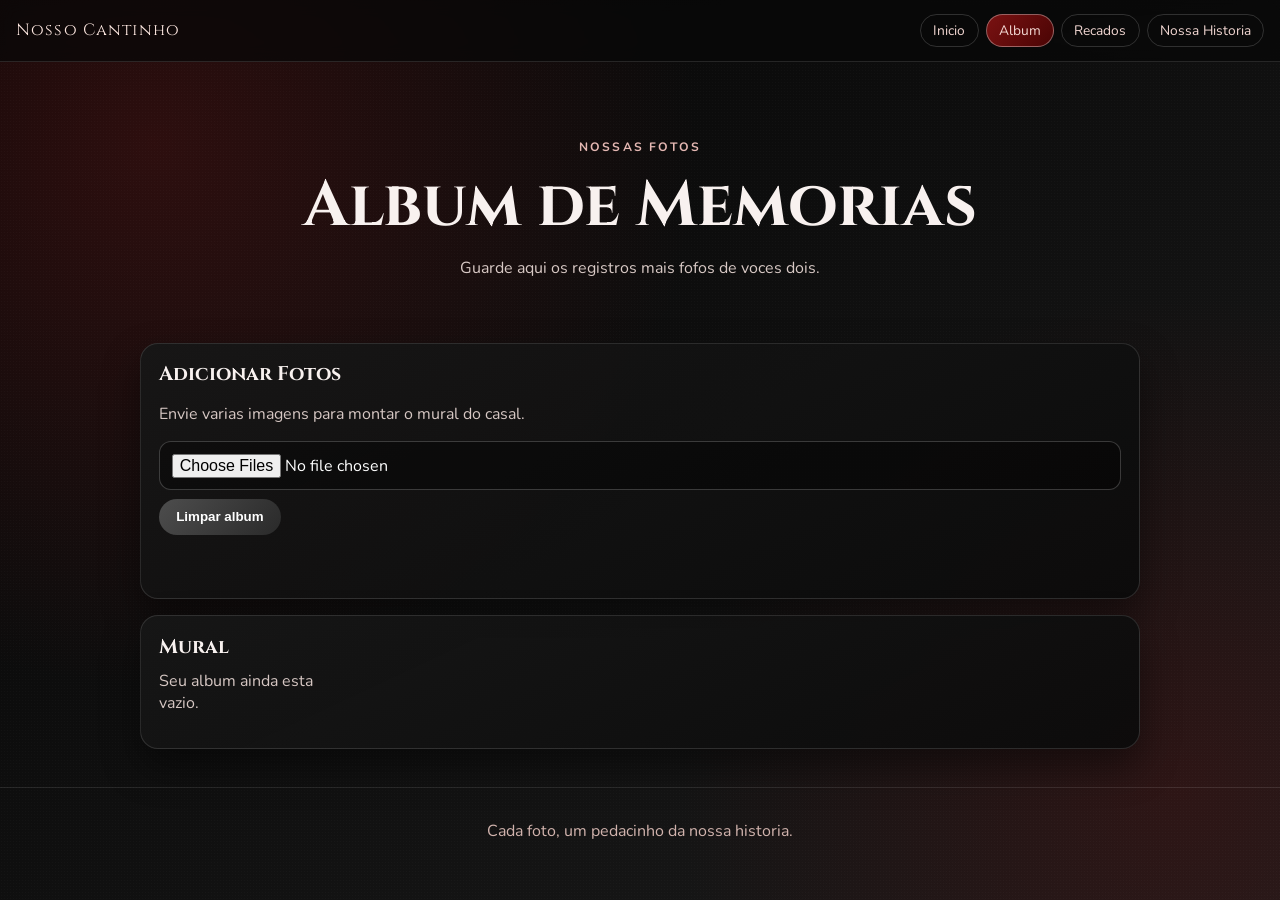
==== album.html @ fa8760cc "Initial romantic gift site" ====
<!DOCTYPE html>
<html lang="pt-BR">
<head>
  <meta charset="UTF-8" />
  <meta name="viewport" content="width=device-width, initial-scale=1.0" />
  <title>Album | Nosso Cantinho</title>
  <link rel="preconnect" href="https://fonts.googleapis.com" />
  <link rel="preconnect" href="https://fonts.gstatic.com" crossorigin />
  <link href="https://fonts.googleapis.com/css2?family=Cinzel:wght@600;700&family=Nunito:wght@400;600;700&display=swap" rel="stylesheet" />
  <link rel="stylesheet" href="styles.css" />
</head>
<body>
  <div class="grain"></div>

  <header class="topbar">
    <a class="brand" href="index.html">Nosso Cantinho</a>
    <nav class="menu">
      <a href="index.html">Inicio</a>
      <a class="active" href="album.html">Album</a>
      <a href="recados.html">Recados</a>
      <a href="historia.html">Nossa Historia</a>
    </nav>
  </header>

  <section class="hero">
    <p class="hero-kicker">Nossas Fotos</p>
    <h1>Album de Memorias</h1>
    <p class="hero-sub">Guarde aqui os registros mais fofos de voces dois.</p>
  </section>

  <main class="section-shell">
    <section class="card cinematic">
      <h2>Adicionar Fotos</h2>
      <p>Envie varias imagens para montar o mural do casal.</p>
      <div class="row">
        <input id="photoInput" type="file" accept="image/*" multiple />
        <button id="clearAlbumBtn" class="secondary" type="button">Limpar album</button>
      </div>
      <p id="albumFeedback" class="feedback"></p>
    </section>

    <section class="card cinematic">
      <h2>Mural</h2>
      <div id="albumGrid" class="album-grid"></div>
    </section>
  </main>

  <footer class="footer">
    <p>Cada foto, um pedacinho da nossa historia.</p>
  </footer>

  <script src="album.js"></script>
</body>
</html>
---- styles.css ----
:root {
  --wine: #4a0404;
  --wine-2: #6a0d0d;
  --wine-3: #8d1f1f;
  --black: #0b0b0b;
  --card: #151515;
  --gray: #262626;
  --text: #f8f1ef;
  --muted: #d8c9c5;
  --shadow: 0 18px 38px rgba(0, 0, 0, 0.45);
}

* {
  box-sizing: border-box;
}

html,
body {
  margin: 0;
  padding: 0;
}

body {
  color: var(--text);
  font-family: "Nunito", sans-serif;
  background:
    radial-gradient(circle at 12% 16%, rgba(141, 31, 31, 0.28), transparent 40%),
    radial-gradient(circle at 92% 88%, rgba(106, 13, 13, 0.26), transparent 35%),
    linear-gradient(145deg, #060606 0%, #0d0d0d 40%, #1b1b1b 100%);
  min-height: 100vh;
  overflow-x: hidden;
}

.grain {
  position: fixed;
  inset: 0;
  pointer-events: none;
  opacity: 0.12;
  background-image: radial-gradient(circle, rgba(255, 255, 255, 0.2) 1px, transparent 1px);
  background-size: 3px 3px;
}

.topbar {
  position: sticky;
  top: 0;
  z-index: 20;
  backdrop-filter: blur(8px);
  background: rgba(8, 8, 8, 0.72);
  border-bottom: 1px solid rgba(255, 255, 255, 0.12);
  display: flex;
  justify-content: space-between;
  align-items: center;
  padding: 0.85rem 1rem;
}

.brand {
  color: #ffe9e2;
  text-decoration: none;
  font-family: "Cinzel", serif;
  font-size: 1.02rem;
  letter-spacing: 0.07em;
}

.menu {
  display: flex;
  gap: 0.45rem;
  flex-wrap: wrap;
  justify-content: flex-end;
}

.menu a {
  color: #f2d7d2;
  text-decoration: none;
  border: 1px solid rgba(255, 255, 255, 0.16);
  padding: 0.4rem 0.76rem;
  border-radius: 999px;
  font-size: 0.86rem;
}

.menu a.active,
.menu a:hover {
  background: linear-gradient(130deg, #7a1212, #4a0404);
  border-color: rgba(255, 255, 255, 0.35);
}

.hero {
  text-align: center;
  padding: 4.8rem 1rem 2.8rem;
  position: relative;
  z-index: 1;
}

.friendly::before,
.friendly::after {
  content: "";
  position: absolute;
  width: 160px;
  height: 160px;
  border-radius: 50%;
  filter: blur(34px);
  z-index: -1;
}

.friendly::before {
  left: 10%;
  top: 30px;
  background: rgba(162, 54, 54, 0.3);
}

.friendly::after {
  right: 10%;
  top: 18px;
  background: rgba(208, 121, 121, 0.15);
}

.hero-kicker {
  margin: 0;
  color: #e5b8b3;
  text-transform: uppercase;
  letter-spacing: 0.18em;
  font-weight: 700;
  font-size: 0.76rem;
}

.hero h1 {
  margin: 0.5rem 0;
  font-family: "Cinzel", serif;
  font-size: clamp(2.1rem, 5.5vw, 4rem);
}

.hero-sub {
  margin: 0 auto;
  max-width: 760px;
  color: var(--muted);
}

.hero-couple {
  margin: 0.75rem 0 1.3rem;
  color: #f4cecb;
}

.layout {
  width: min(1180px, 95%);
  margin: 0 auto;
  display: grid;
  grid-template-columns: repeat(auto-fit, minmax(320px, 1fr));
  gap: 1.1rem;
  padding-bottom: 2.8rem;
}

.card {
  background: linear-gradient(155deg, rgba(23, 23, 23, 0.95), rgba(11, 11, 11, 0.93));
  border: 1px solid rgba(255, 255, 255, 0.12);
  border-radius: 18px;
  box-shadow: var(--shadow);
  padding: 1.1rem;
}

.card h2 {
  margin: 0;
  font-family: "Cinzel", serif;
  font-size: 1.24rem;
}

.card p {
  color: #d6c7c3;
}

.varal-card {
  grid-column: 1 / -1;
}

.polaroid-row {
  position: relative;
  display: grid;
  grid-template-columns: repeat(auto-fit, minmax(180px, 1fr));
  gap: 1rem;
  margin-top: 0.9rem;
  padding-top: 1.3rem;
}

.polaroid-row::before {
  content: "";
  position: absolute;
  left: 2%;
  right: 2%;
  top: 10px;
  height: 3px;
  border-radius: 999px;
  background: linear-gradient(90deg, #8a5555, #c29a94 50%, #8a5555);
}

.polaroid-frame {
  position: relative;
  background: #f7f2ef;
  border-radius: 8px;
  padding: 0.55rem 0.55rem 0.8rem;
  box-shadow: 0 10px 24px rgba(0, 0, 0, 0.36);
  transform: rotate(-2deg);
  transition: transform 0.3s ease, box-shadow 0.3s ease;
}

.polaroid-frame:nth-child(2) {
  transform: rotate(2deg);
}

.polaroid-frame:nth-child(3) {
  transform: rotate(-1deg);
}

.polaroid-frame:hover {
  transform: rotate(6deg) translateY(-3px);
  box-shadow: 0 14px 28px rgba(0, 0, 0, 0.42);
}

.clip {
  position: absolute;
  top: -11px;
  left: 50%;
  transform: translateX(-50%);
  width: 28px;
  height: 16px;
  border-radius: 4px;
  background: linear-gradient(160deg, #e8d6d0, #a58f89);
  box-shadow: 0 2px 6px rgba(0, 0, 0, 0.35);
}

.polaroid-frame img {
  width: 100%;
  aspect-ratio: 1 / 1;
  object-fit: cover;
  border-radius: 4px;
  border: 1px solid rgba(0, 0, 0, 0.15);
  background: #e7ddda;
  display: block;
}

.polaroid-upload {
  display: inline-block;
  margin-top: 0.55rem;
  width: 100%;
  text-align: center;
  border-radius: 999px;
  padding: 0.42rem 0.7rem;
  cursor: pointer;
  color: #fff;
  font-size: 0.82rem;
  font-weight: 700;
  background: linear-gradient(130deg, #8c1a1a, #4a0404);
}

.cinematic {
  opacity: 0;
  transform: translateY(18px);
  transition: opacity 0.7s ease, transform 0.7s ease;
}

.cinematic.is-visible {
  opacity: 1;
  transform: translateY(0);
}

.cta,
button {
  border: none;
  background: linear-gradient(130deg, #8c1a1a, #4a0404 58%, #2f0303);
  color: #fff;
  border-radius: 999px;
  padding: 0.68rem 1.1rem;
  cursor: pointer;
  font-weight: 700;
  text-decoration: none;
}

button.secondary {
  background: linear-gradient(130deg, #4d4d4d, #2a2a2a);
}

.cta:hover,
button:hover {
  transform: translateY(-1px);
  box-shadow: 0 8px 20px rgba(74, 4, 4, 0.38);
}

input,
textarea,
select {
  width: 100%;
  background: rgba(0, 0, 0, 0.35);
  border: 1px solid rgba(255, 255, 255, 0.2);
  border-radius: 12px;
  color: #fff;
  padding: 0.7rem 0.76rem;
  font: inherit;
}

input:focus,
textarea:focus,
select:focus {
  outline: none;
  border-color: #c15151;
  box-shadow: 0 0 0 3px rgba(193, 81, 81, 0.2);
}

.row {
  display: flex;
  gap: 0.55rem;
  flex-wrap: wrap;
  align-items: center;
}

.feedback {
  min-height: 1.2rem;
  margin-top: 0.65rem;
}

.note-form {
  display: grid;
  gap: 0.55rem;
}

.turntable {
  margin: 1.35rem auto 0.8rem;
  width: min(350px, 100%);
  position: relative;
}

.retro-card,
.jackpot-card {
  background: linear-gradient(165deg, #e3d6c2, #d5c5ad);
  border: 1px solid #bca488;
  color: #4e3f36;
  box-shadow: 0 8px 24px rgba(46, 33, 25, 0.18);
}

.retro-card h2,
.jackpot-card h2 {
  color: #473a33;
  text-align: center;
  font-family: "Nunito", sans-serif;
  font-weight: 800;
  font-size: 1.72rem;
}

.retro-card p,
.jackpot-card p {
  color: #6f6256;
  text-align: center;
  margin-top: 0.4rem;
}

.card-chip {
  display: inline-flex;
  align-items: center;
  justify-content: center;
  border-radius: 999px;
  background: #f2ebe2;
  color: #bb6052;
  font-weight: 800;
  font-size: 0.86rem;
  letter-spacing: 0.08em;
  padding: 0.4rem 0.9rem;
  float: right;
}

.retro-switch {
  margin: 1rem auto 0.8rem;
  width: min(336px, 100%);
  display: grid;
  grid-template-columns: 1fr 1fr;
  background: #efe6da;
  border-radius: 18px;
  border: 1px solid #d8c8b3;
  padding: 0.38rem;
  gap: 0.4rem;
}

.retro-switch-btn {
  border-radius: 14px;
  border: 0;
  padding: 0.7rem 0.55rem;
  font-size: 0.9rem;
  font-weight: 800;
  letter-spacing: 0.02em;
  background: transparent;
  color: #ab9a89;
}

.retro-switch-btn.active {
  background: linear-gradient(130deg, #d78f80, #ca7d6e);
  color: #fff7f5;
}

.turntable-lid {
  position: absolute;
  left: 50%;
  transform: translateX(-50%) rotate(2deg);
  top: -46px;
  width: 246px;
  height: 80px;
  border: 10px solid #e83a3a;
  border-bottom: 0;
  border-radius: 3px;
  background: #f2efe9;
  display: flex;
  justify-content: center;
  align-items: flex-end;
  padding-bottom: 0.6rem;
  z-index: 1;
}

.turntable-lid::after {
  content: "♫";
  position: absolute;
  right: 6px;
  top: -20px;
  color: #161616;
  font-size: 1.45rem;
}

.turntable-lid span {
  letter-spacing: 0.4em;
  text-indent: 0.4em;
  color: #bf5f54;
  font-family: "Cinzel", serif;
  font-size: 1.7rem;
  font-weight: 700;
  opacity: 0.9;
}

.deck {
  height: 126px;
  border: 0;
  border-radius: 8px;
  position: relative;
  background: #eb3131;
  margin-top: 92px;
  overflow: visible;
  box-shadow: 0 3px 0 rgba(0, 0, 0, 0.2);
}

.deck-top {
  position: absolute;
  left: 14px;
  right: 14px;
  top: 10px;
  height: 70px;
  border-radius: 10px;
  background: #101010;
}

.deck::before,
.deck::after {
  content: "";
  position: absolute;
  top: -8px;
  width: 11px;
  height: 11px;
  border-radius: 50%;
  background: #d7dce0;
  box-shadow: 0 1px 2px rgba(0, 0, 0, 0.3);
}

.deck::before {
  left: 4px;
  top: 118px;
  box-shadow: 0 0 0 #eceff1;
}

.deck::after {
  right: 4px;
  top: 118px;
  box-shadow: 0 0 0 #eceff1;
}

.vinyl {
  position: absolute;
  width: 198px;
  height: 92px;
  left: 10px;
  top: 20px;
  transform: perspective(500px) rotateX(62deg);
  border-radius: 50%;
  background:
    radial-gradient(circle at center, #323232 0 18%, #141414 20% 100%),
    repeating-radial-gradient(circle at center, rgba(255, 255, 255, 0.2) 0 1px, transparent 1px 7px);
  z-index: 2;
}

.vinyl-center {
  position: absolute;
  inset: 0;
  margin: auto;
  width: 48px;
  height: 48px;
  border-radius: 50%;
  border: 5px solid #f7f0ea;
  background: #ca6d60;
}

.vinyl-center::after {
  content: "";
  position: absolute;
  inset: 0;
  margin: auto;
  width: 6px;
  height: 6px;
  border-radius: 50%;
  background: #3b2523;
}

.vinyl.spinning {
  animation: spinVinyl 1.8s linear infinite;
}

.tonearm {
  position: absolute;
  right: 26px;
  top: 34px;
  width: 92px;
  height: 7px;
  border-radius: 999px;
  background: linear-gradient(90deg, #bfbfbf, #8f8f8f);
  transform-origin: 100% 50%;
  transform: rotate(28deg);
  transition: transform 0.35s ease;
  z-index: 3;
}

.tonearm::after {
  content: "";
  position: absolute;
  right: -8px;
  top: -6px;
  width: 22px;
  height: 22px;
  border-radius: 6px;
  background: #262626;
}

.tonearm::before {
  content: "";
  position: absolute;
  left: -14px;
  top: 1px;
  width: 14px;
  height: 5px;
  border-radius: 6px;
  background: #b6b6b6;
}

.tonearm.active {
  transform: rotate(12deg);
}

.turntable-front {
  position: absolute;
  left: 50%;
  bottom: 10px;
  transform: translateX(-50%);
  width: 90%;
  display: flex;
  align-items: center;
  justify-content: space-between;
  z-index: 4;
}

.speaker {
  width: 52px;
  height: 24px;
  border-radius: 4px;
  background: #2c2c2c;
}

.latch-group {
  display: flex;
  align-items: center;
  gap: 7px;
}

.latch,
.switcher {
  width: 28px;
  height: 18px;
  border-radius: 2px;
  background: #d9d9d9;
  border: 1px solid #9fa2a4;
}

.latch::before {
  content: "";
  display: block;
  width: 7px;
  height: 7px;
  margin: 4px auto 0;
  border-radius: 50%;
  background: #9ea3a7;
}

.switcher {
  width: 18px;
  height: 24px;
}

.switcher::before {
  content: "";
  display: block;
  width: 6px;
  height: 14px;
  border-radius: 2px;
  margin: 4px auto 0;
  background: #dfe4e8;
}

.handle {
  position: absolute;
  left: 50%;
  transform: translateX(-50%);
  bottom: -18px;
  width: 56px;
  height: 20px;
  border-radius: 0 0 8px 8px;
  background: #efede9;
  z-index: 2;
}

.turntable::after {
  display: none;
}

.retro-play {
  display: block;
  width: min(350px, 100%);
  margin: 1.1rem auto 0;
  border-radius: 18px;
  border: 2px solid #d2c0ac;
  background: #f2ede6;
  color: #4f4138;
  font-size: 0.94rem;
  letter-spacing: 0.12em;
}

.player-controls.compact {
  display: none;
}

.embed-shell {
  margin-top: 0.7rem;
  border: 1px solid rgba(255, 255, 255, 0.14);
  border-radius: 12px;
  overflow: hidden;
}

.embed-shell iframe {
  width: 100%;
  min-height: 270px;
  border: 0;
}

.mailbox-wrap {
  min-height: 350px;
  position: relative;
  overflow: hidden;
}

.mailbox-svg {
  display: block;
  width: 220px;
  margin: 0 auto;
  overflow: visible;
}

.mailbox-flag-group {
  transform-origin: 130px 115px;
  transition: transform 0.45s ease;
}

.mailbox-flag-group.raised {
  transform: rotate(-90deg);
}

.mail-flag {
  position: absolute;
  right: -16px;
  top: 28px;
  width: 7px;
  height: 98px;
  background: #fff;
}

.mail-flag::before {
  content: "";
  position: absolute;
  width: 23px;
  height: 16px;
  top: -15px;
  left: -8px;
  background: #cf2a2a;
  clip-path: polygon(0 0, 100% 12%, 100% 90%, 0 100%, 25% 50%);
}

.mail-heart {
  position: absolute;
  width: 40px;
  height: 35px;
  top: 110px;
  left: 50%;
  transform: translateX(-50%) rotate(-45deg);
  background: #d63b3b;
}

.mail-heart::before,
.mail-heart::after {
  content: "";
  position: absolute;
  width: 40px;
  height: 35px;
  border-radius: 50%;
  background: #d63b3b;
}

.mail-heart::before {
  top: -18px;
}

.mail-heart::after {
  left: 18px;
}

.mail-letter {
  position: absolute;
  left: 50%;
  top: 146px;
  transform: translateX(-50%) translateY(92px);
  width: 190px;
  padding: 0.75rem;
  border-radius: 11px;
  border: 2px solid #dcb8b2;
  background: #f6efeb;
  color: #2e0b0b;
  opacity: 0;
  pointer-events: none;
  transition: transform 0.45s cubic-bezier(0.25, 0.8, 0.25, 1), opacity 0.45s ease;
}

.mail-letter.show {
  opacity: 1;
  transform: translateX(-50%) translateY(0);
  pointer-events: auto;
}

.ticket-machine {
  width: 300px;
  height: 346px;
  margin: 1rem auto 0.6rem;
  position: relative;
  border-radius: 46px 46px 22px 22px;
  border: 6px solid #c9af8b;
  background: #e9dcc9;
  overflow: hidden;
}

.machine-crown {
  position: absolute;
  top: 30px;
  left: 50%;
  transform: translateX(-50%);
  width: 228px;
  border-radius: 999px 999px 0 0;
  background: #c9b188;
  border: 0;
  text-align: center;
  padding: 0.85rem 0.2rem 0.55rem;
  line-height: 1.15;
  z-index: 2;
}

.machine-crown span {
  display: block;
  color: #f6f0e6;
  font-family: "Nunito", sans-serif;
  font-size: 0.74rem;
  letter-spacing: 0.06em;
  font-weight: 900;
  font-style: italic;
  text-transform: uppercase;
}

.machine-crown small {
  display: block;
  color: #f6e1ca;
  font-size: 0.56rem;
  letter-spacing: 0.07em;
  font-weight: 800;
}

.machine-glass {
  width: 236px;
  height: 94px;
  border-radius: 16px;
  border: 3px solid #d8c8b6;
  background: #f4f0ea;
  position: absolute;
  top: 125px;
  left: 50%;
  transform: translateX(-50%);
  overflow: hidden;
}

.slot-reels {
  height: 100%;
  display: grid;
  grid-template-columns: repeat(3, 1fr);
  align-items: center;
  text-align: center;
  font-size: 2.9rem;
  color: #c35353;
}

.slot-reels .reel {
  border-right: 1px solid #e2d5c5;
  line-height: 1;
}

.slot-reels .reel:last-child {
  border-right: 0;
}

.reel {
  display: inline-block;
  transition: transform 0.2s ease;
}

.reel.spinning {
  animation: reelSpin 0.15s linear infinite;
}

.machine-knob {
  width: 42px;
  height: 42px;
  border-radius: 50%;
  border: 2px solid #be675d;
  background: #d97b6d;
  color: #fceee9;
  font-weight: 900;
  font-size: 1.2rem;
  position: absolute;
  top: 108px;
  right: -36px;
  transform: translateX(0);
  cursor: pointer;
  transition: transform 0.45s ease;
  z-index: 4;
}

.machine-knob.spin {
  transform: rotate(-35deg);
}

.machine-knob-rail {
  position: absolute;
  right: -12px;
  top: 114px;
  width: 16px;
  height: 170px;
  border-radius: 999px;
  background: #8b7d71;
}

.machine-knob-rail::after {
  content: "";
  position: absolute;
  left: 3px;
  bottom: 8px;
  width: 10px;
  height: 62px;
  border-radius: 999px;
  background: #d8ccb8;
}

.machine-slot {
  width: 130px;
  height: 24px;
  border-radius: 3px;
  background: #2a2524;
  position: absolute;
  left: 50%;
  transform: translateX(-50%);
  bottom: 28px;
}

.machine-base-text {
  position: absolute;
  left: 50%;
  transform: translateX(-50%);
  bottom: 78px;
  width: 198px;
  padding: 0.46rem 0.45rem;
  border-radius: 12px;
  border: 1px solid #d5c5af;
  background: #dfcfb8;
  color: #c77468;
  text-align: center;
  font-size: 0.44rem;
  letter-spacing: 0.03em;
  font-weight: 800;
  font-style: italic;
}

.capsule {
  position: absolute;
  top: 144px;
  left: 50%;
  transform: translateX(-50%);
  width: 28px;
  height: 28px;
  border-radius: 50%;
  background: radial-gradient(circle at 30% 30%, #f5b29d, #cd7f71);
  opacity: 0;
}

.capsule.drop {
  animation: capsuleDrop 1s ease;
}

.board {
  position: relative;
  display: grid;
  grid-template-columns: repeat(3, 1fr);
  gap: 0.2rem;
  width: min(250px, 100%);
  aspect-ratio: 1;
  margin: 0.4rem auto;
  padding: 0.35rem;
  border-radius: 14px;
  background:
    linear-gradient(to right,
      transparent 32%,
      rgba(203, 101, 101, 0.92) 32.4%,
      rgba(203, 101, 101, 0.92) 34.2%,
      transparent 34.7%,
      transparent 65.5%,
      rgba(203, 101, 101, 0.92) 66%,
      rgba(203, 101, 101, 0.92) 67.8%,
      transparent 68.3%),
    linear-gradient(to bottom,
      transparent 32%,
      rgba(203, 101, 101, 0.92) 32.4%,
      rgba(203, 101, 101, 0.92) 34.2%,
      transparent 34.7%,
      transparent 65.5%,
      rgba(203, 101, 101, 0.92) 66%,
      rgba(203, 101, 101, 0.92) 67.8%,
      transparent 68.3%);
}

.cell {
  aspect-ratio: 1;
  border-radius: 10px;
  border: 0;
  background: transparent;
  color: #fff;
  font-size: 2rem;
  font-weight: 700;
  display: grid;
  place-items: center;
  transition: transform 0.2s ease, background 0.2s ease;
}

.cell:hover {
  background: rgba(214, 125, 111, 0.1);
  transform: rotate(-2deg);
}

.mark-x {
  color: #c4685c;
  font-family: "Cinzel", serif;
  font-size: 2rem;
  line-height: 1;
}

.mark-o {
  color: #f4b0a2;
  font-size: 1.7rem;
  line-height: 1;
}

.game-row {
  justify-content: space-between;
}

.quick-links {
  display: grid;
  grid-template-columns: repeat(auto-fit, minmax(150px, 1fr));
  gap: 0.5rem;
}

.quick-links a {
  text-decoration: none;
  color: #ffecec;
  border: 1px solid rgba(255, 255, 255, 0.16);
  border-radius: 12px;
  padding: 0.7rem;
  text-align: center;
  background: linear-gradient(150deg, rgba(109, 20, 20, 0.35), rgba(0, 0, 0, 0.25));
}

.quick-links a:hover {
  border-color: rgba(255, 255, 255, 0.3);
}

.section-shell {
  width: min(1000px, 94%);
  margin: 1.2rem auto 2.4rem;
  display: grid;
  gap: 1rem;
}

.album-grid {
  display: grid;
  grid-template-columns: repeat(auto-fill, minmax(155px, 1fr));
  gap: 0.75rem;
}

.photo-card {
  position: relative;
  border-radius: 12px;
  overflow: hidden;
  border: 1px solid rgba(255, 255, 255, 0.18);
  background: #111;
  min-height: 148px;
}

.photo-card img {
  width: 100%;
  height: 100%;
  object-fit: cover;
}

.photo-remove {
  position: absolute;
  top: 8px;
  right: 8px;
  width: 26px;
  height: 26px;
  border-radius: 50%;
  background: rgba(0, 0, 0, 0.7);
  color: #fff;
  border: 0;
}

.notes-list,
.timeline-list,
.goals-list {
  display: grid;
  gap: 0.7rem;
}

.note-item,
.timeline-item,
.goal-item {
  border: 1px solid rgba(255, 255, 255, 0.16);
  border-radius: 12px;
  padding: 0.8rem;
  background: linear-gradient(150deg, rgba(95, 11, 11, 0.2), rgba(255, 255, 255, 0.03));
}

.note-item h3,
.timeline-item h3,
.goal-item h3 {
  margin: 0;
}

.note-item p,
.timeline-item p,
.goal-item p {
  margin: 0.4rem 0;
  white-space: pre-wrap;
}

.note-meta,
.timeline-meta,
.goal-meta {
  display: flex;
  justify-content: space-between;
  align-items: center;
  gap: 0.5rem;
}

.timeline-date,
.note-date {
  color: #e1bdb7;
  font-size: 0.8rem;
}

.goal-check {
  accent-color: #cf4a4a;
  width: auto;
}

.footer {
  text-align: center;
  color: #d1b3ad;
  padding: 1rem;
  border-top: 1px solid rgba(255, 255, 255, 0.1);
}

@keyframes spin {
  to {
    transform: rotate(360deg);
  }
}

@keyframes spinVinyl {
  from {
    transform: perspective(500px) rotateX(62deg) rotateZ(0deg);
  }
  to {
    transform: perspective(500px) rotateX(62deg) rotateZ(360deg);
  }
}

@keyframes capsuleDrop {
  0% {
    top: 150px;
    opacity: 0;
  }

  20% {
    opacity: 1;
  }

  70% {
    top: 282px;
    opacity: 1;
  }

  100% {
    top: 304px;
    opacity: 0;
  }
}

@keyframes reelSpin {
  0% { transform: translateY(0) scale(1); }
  50% { transform: translateY(-8px) scale(1.05); }
  100% { transform: translateY(0) scale(1); }
}

@media (max-width: 760px) {
  .hero {
    padding-top: 4rem;
  }

  .menu {
    width: 100%;
    justify-content: flex-start;
  }

  .topbar {
    flex-direction: column;
    gap: 0.7rem;
    align-items: flex-start;
  }

  .retro-card h2,
  .jackpot-card h2 {
    font-size: 1.45rem;
  }

  .deck {
    height: 120px;
    margin-top: 84px;
  }

  .turntable-lid {
    width: 228px;
    height: 74px;
  }

  .turntable-lid span {
    font-size: 1.42rem;
  }

  .vinyl {
    width: 178px;
    height: 84px;
    left: 10px;
  }

  .tonearm {
    width: 86px;
    right: 14px;
  }

  .speaker {
    width: 44px;
    height: 22px;
  }

  .latch,
  .switcher {
    width: 24px;
    height: 16px;
  }

  .switcher {
    width: 16px;
    height: 22px;
  }

  .retro-play {
    width: 100%;
  }

  .ticket-machine {
    width: 276px;
    height: 330px;
  }

  .machine-crown {
    width: 210px;
  }

  .machine-glass {
    width: 214px;
  }

  .slot-reels {
    font-size: 2.55rem;
  }

  .machine-base-text {
    width: 184px;
    font-size: 0.4rem;
  }
}
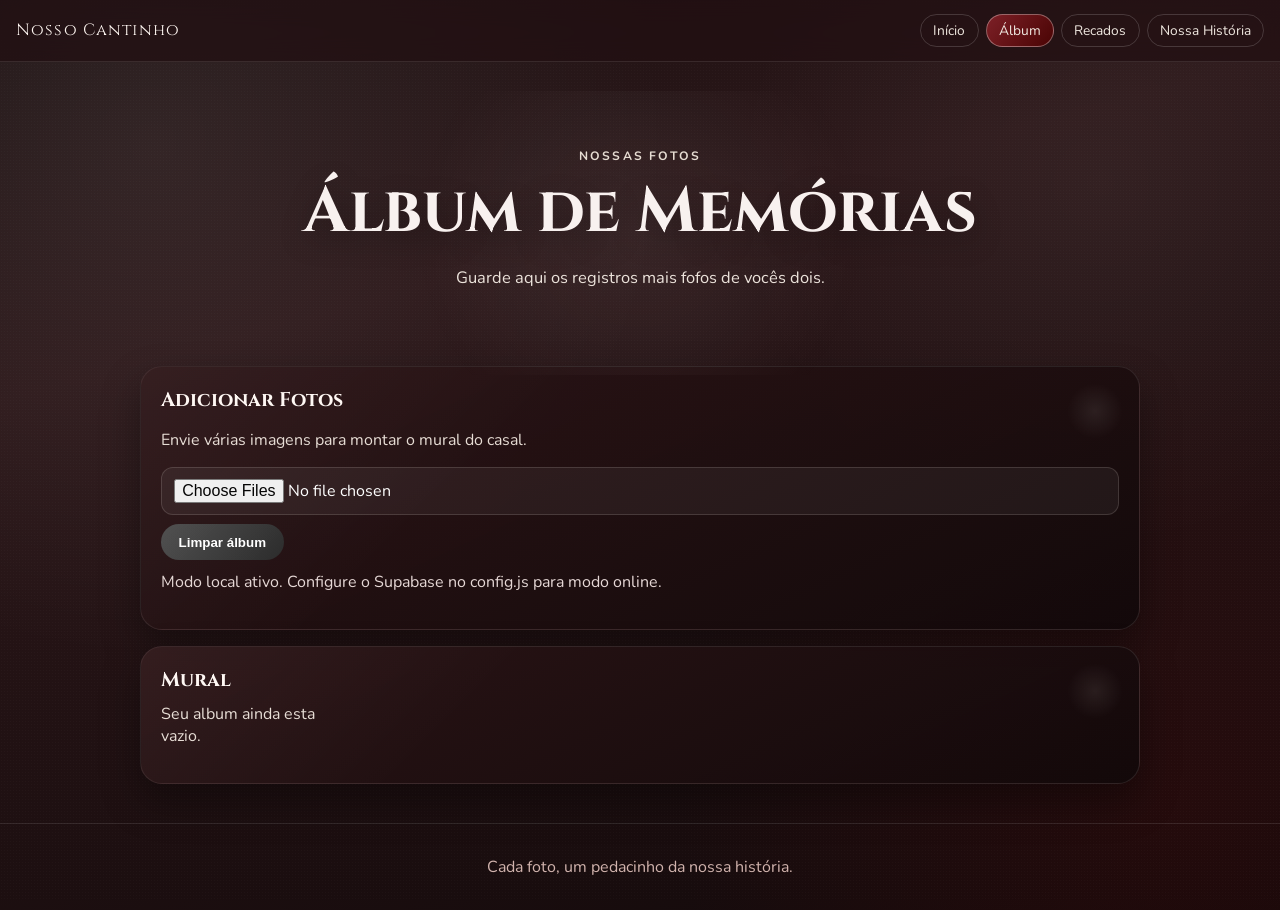
==== commit 47200e22: "feat: album online com Supabase, deploy docs e refinamentos da home" ====
--- a/album.html
+++ b/album.html
@@ -3,7 +3,7 @@
 <head>
   <meta charset="UTF-8" />
   <meta name="viewport" content="width=device-width, initial-scale=1.0" />
-  <title>Album | Nosso Cantinho</title>
+  <title>Álbum | Nosso Cantinho</title>
   <link rel="preconnect" href="https://fonts.googleapis.com" />
   <link rel="preconnect" href="https://fonts.gstatic.com" crossorigin />
   <link href="https://fonts.googleapis.com/css2?family=Cinzel:wght@600;700&family=Nunito:wght@400;600;700&display=swap" rel="stylesheet" />
@@ -15,26 +15,26 @@
   <header class="topbar">
     <a class="brand" href="index.html">Nosso Cantinho</a>
     <nav class="menu">
-      <a href="index.html">Inicio</a>
-      <a class="active" href="album.html">Album</a>
+      <a href="index.html">Início</a>
+      <a class="active" href="album.html">Álbum</a>
       <a href="recados.html">Recados</a>
-      <a href="historia.html">Nossa Historia</a>
+      <a href="historia.html">Nossa História</a>
     </nav>
   </header>
 
   <section class="hero">
     <p class="hero-kicker">Nossas Fotos</p>
-    <h1>Album de Memorias</h1>
-    <p class="hero-sub">Guarde aqui os registros mais fofos de voces dois.</p>
+    <h1>Álbum de Memórias</h1>
+    <p class="hero-sub">Guarde aqui os registros mais fofos de vocês dois.</p>
   </section>
 
   <main class="section-shell">
     <section class="card cinematic">
       <h2>Adicionar Fotos</h2>
-      <p>Envie varias imagens para montar o mural do casal.</p>
+      <p>Envie várias imagens para montar o mural do casal.</p>
       <div class="row">
         <input id="photoInput" type="file" accept="image/*" multiple />
-        <button id="clearAlbumBtn" class="secondary" type="button">Limpar album</button>
+        <button id="clearAlbumBtn" class="secondary" type="button">Limpar álbum</button>
       </div>
       <p id="albumFeedback" class="feedback"></p>
     </section>
@@ -46,9 +46,10 @@
   </main>
 
   <footer class="footer">
-    <p>Cada foto, um pedacinho da nossa historia.</p>
+    <p>Cada foto, um pedacinho da nossa história.</p>
   </footer>
 
+  <script src="config.js"></script>
   <script src="album.js"></script>
 </body>
 </html>
--- a/styles.css
+++ b/styles.css
@@ -2,6 +2,11 @@
   --wine: #4a0404;
   --wine-2: #6a0d0d;
   --wine-3: #8d1f1f;
+  --cream: #f5ece5;
+  --cream-2: #efe4d8;
+  --pearl: #fffaf6;
+  --mist: #d8d2cb;
+  --ink-soft: #3e2d2d;
   --black: #0b0b0b;
   --card: #151515;
   --gray: #262626;
@@ -24,9 +29,10 @@
   color: var(--text);
   font-family: "Nunito", sans-serif;
   background:
-    radial-gradient(circle at 12% 16%, rgba(141, 31, 31, 0.28), transparent 40%),
-    radial-gradient(circle at 92% 88%, rgba(106, 13, 13, 0.26), transparent 35%),
-    linear-gradient(145deg, #060606 0%, #0d0d0d 40%, #1b1b1b 100%);
+    radial-gradient(circle at 12% 16%, rgba(255, 249, 244, 0.08), transparent 38%),
+    radial-gradient(circle at 86% 20%, rgba(255, 240, 232, 0.05), transparent 28%),
+    radial-gradient(circle at 92% 88%, rgba(106, 13, 13, 0.18), transparent 35%),
+    linear-gradient(165deg, #1b1011 0%, #2b1719 32%, #12090a 100%);
   min-height: 100vh;
   overflow-x: hidden;
 }
@@ -40,13 +46,78 @@
   background-size: 3px 3px;
 }
 
+.floating-hearts {
+  position: fixed;
+  inset: 0;
+  pointer-events: none;
+  overflow: hidden;
+  z-index: 0;
+}
+
+.floating-hearts span {
+  position: absolute;
+  width: 14px;
+  height: 14px;
+  background: radial-gradient(circle at 30% 30%, rgba(255, 250, 246, 0.9), rgba(214, 205, 197, 0.34));
+  transform: rotate(45deg);
+  opacity: 0.3;
+  animation: driftHeart 14s linear infinite;
+}
+
+.floating-hearts span::before,
+.floating-hearts span::after {
+  content: "";
+  position: absolute;
+  width: 14px;
+  height: 14px;
+  border-radius: 50%;
+  background: inherit;
+}
+
+.floating-hearts span::before {
+  left: -7px;
+}
+
+.floating-hearts span::after {
+  top: -7px;
+}
+
+.floating-hearts span:nth-child(1) {
+  left: 8%;
+  top: 20%;
+}
+
+.floating-hearts span:nth-child(2) {
+  left: 26%;
+  top: 72%;
+  animation-duration: 18s;
+}
+
+.floating-hearts span:nth-child(3) {
+  right: 14%;
+  top: 18%;
+  animation-duration: 16s;
+}
+
+.floating-hearts span:nth-child(4) {
+  right: 8%;
+  top: 62%;
+  animation-duration: 19s;
+}
+
+.floating-hearts span:nth-child(5) {
+  left: 52%;
+  top: 10%;
+  animation-duration: 15s;
+}
+
 .topbar {
   position: sticky;
   top: 0;
   z-index: 20;
-  backdrop-filter: blur(8px);
-  background: rgba(8, 8, 8, 0.72);
-  border-bottom: 1px solid rgba(255, 255, 255, 0.12);
+  backdrop-filter: blur(12px);
+  background: rgba(34, 15, 18, 0.74);
+  border-bottom: 1px solid rgba(255, 247, 242, 0.1);
   display: flex;
   justify-content: space-between;
   align-items: center;
@@ -54,7 +125,7 @@
 }
 
 .brand {
-  color: #ffe9e2;
+  color: #fff7f2;
   text-decoration: none;
   font-family: "Cinzel", serif;
   font-size: 1.02rem;
@@ -69,7 +140,7 @@
 }
 
 .menu a {
-  color: #f2d7d2;
+  color: #efe7df;
   text-decoration: none;
   border: 1px solid rgba(255, 255, 255, 0.16);
   padding: 0.4rem 0.76rem;
@@ -79,15 +150,26 @@
 
 .menu a.active,
 .menu a:hover {
-  background: linear-gradient(130deg, #7a1212, #4a0404);
+  background: linear-gradient(130deg, #7d2027, #4a0404);
   border-color: rgba(255, 255, 255, 0.35);
 }
 
 .hero {
   text-align: center;
-  padding: 4.8rem 1rem 2.8rem;
+  padding: 5.4rem 1rem 3.4rem;
   position: relative;
   z-index: 1;
+}
+
+.hero::after {
+  content: "";
+  position: absolute;
+  inset: 1.8rem auto auto 50%;
+  transform: translateX(-50%);
+  width: min(700px, 88vw);
+  height: 100%;
+  background: radial-gradient(circle at center, rgba(255, 249, 244, 0.07), transparent 60%);
+  z-index: -1;
 }
 
 .friendly::before,
@@ -104,39 +186,61 @@
 .friendly::before {
   left: 10%;
   top: 30px;
-  background: rgba(162, 54, 54, 0.3);
+  background: rgba(255, 248, 243, 0.08);
 }
 
 .friendly::after {
   right: 10%;
   top: 18px;
-  background: rgba(208, 121, 121, 0.15);
+  background: rgba(255, 245, 239, 0.07);
 }
 
 .hero-kicker {
   margin: 0;
-  color: #e5b8b3;
+  color: #e7ddd3;
   text-transform: uppercase;
   letter-spacing: 0.18em;
   font-weight: 700;
   font-size: 0.76rem;
 }
 
+.hero-script {
+  margin: 0.55rem 0 0;
+  font-family: "Parisienne", cursive;
+  font-size: clamp(1.45rem, 3vw, 2.15rem);
+  color: #fff7f1;
+}
+
 .hero h1 {
-  margin: 0.5rem 0;
+  margin: 0.3rem 0 0.55rem;
   font-family: "Cinzel", serif;
   font-size: clamp(2.1rem, 5.5vw, 4rem);
+  text-shadow: 0 10px 30px rgba(0, 0, 0, 0.32);
 }
 
 .hero-sub {
   margin: 0 auto;
-  max-width: 760px;
-  color: var(--muted);
+  max-width: 660px;
+  color: #ece3db;
+  font-size: 1.03rem;
+  line-height: 1.7;
 }
 
 .hero-couple {
-  margin: 0.75rem 0 1.3rem;
-  color: #f4cecb;
+  margin: 0.8rem 0 0.65rem;
+  color: #f6ebe4;
+  font-weight: 700;
+}
+
+.hero-note {
+  width: min(620px, 100%);
+  margin: 0 auto 1.6rem;
+  padding: 0.9rem 1.2rem;
+  border: 1px solid rgba(255, 246, 240, 0.14);
+  border-radius: 999px;
+  background: rgba(255, 249, 244, 0.04);
+  color: #eee3da;
+  line-height: 1.6;
 }
 
 .layout {
@@ -149,25 +253,81 @@
 }
 
 .card {
-  background: linear-gradient(155deg, rgba(23, 23, 23, 0.95), rgba(11, 11, 11, 0.93));
-  border: 1px solid rgba(255, 255, 255, 0.12);
-  border-radius: 18px;
-  box-shadow: var(--shadow);
-  padding: 1.1rem;
+  position: relative;
+  background: linear-gradient(155deg, rgba(45, 21, 23, 0.9), rgba(18, 9, 10, 0.94));
+  border: 1px solid rgba(255, 246, 240, 0.1);
+  border-radius: 22px;
+  box-shadow: 0 18px 38px rgba(0, 0, 0, 0.34);
+  padding: 1.25rem;
+  overflow: hidden;
+}
+
+.card::before {
+  content: "";
+  position: absolute;
+  inset: 0;
+  background: linear-gradient(135deg, rgba(255, 250, 246, 0.04), transparent 35%);
+  pointer-events: none;
+}
+
+.card::after {
+  content: "";
+  position: absolute;
+  top: 16px;
+  right: 16px;
+  width: 56px;
+  height: 56px;
+  border-radius: 50%;
+  background: radial-gradient(circle, rgba(255, 248, 243, 0.08), transparent 70%);
+  pointer-events: none;
 }
 
 .card h2 {
   margin: 0;
   font-family: "Cinzel", serif;
   font-size: 1.24rem;
+  color: #fff8f4;
 }
 
 .card p {
-  color: #d6c7c3;
+  color: #e7ddd5;
 }
 
 .varal-card {
   grid-column: 1 / -1;
+}
+
+.counter-card {
+  grid-column: 1 / -1;
+}
+
+.time-counter {
+  margin-top: 0.8rem;
+  display: grid;
+  grid-template-columns: repeat(3, minmax(120px, 1fr));
+  gap: 0.7rem;
+}
+
+.time-counter article {
+  border-radius: 14px;
+  padding: 0.75rem 0.7rem;
+  text-align: center;
+  border: 1px solid rgba(255, 247, 242, 0.14);
+  background: linear-gradient(160deg, rgba(250, 242, 236, 0.08), rgba(125, 32, 39, 0.12));
+}
+
+.time-counter strong {
+  display: block;
+  font-family: "Cinzel", serif;
+  font-size: clamp(1.25rem, 2.8vw, 2rem);
+  color: #fff8f3;
+}
+
+.time-counter span {
+  color: #e6d6ce;
+  text-transform: uppercase;
+  letter-spacing: 0.1em;
+  font-size: 0.73rem;
 }
 
 .polaroid-row {
@@ -187,17 +347,17 @@
   top: 10px;
   height: 3px;
   border-radius: 999px;
-  background: linear-gradient(90deg, #8a5555, #c29a94 50%, #8a5555);
+  background: linear-gradient(90deg, #b6a191, #f4ece4 50%, #b6a191);
 }
 
 .polaroid-frame {
   position: relative;
   background: #f7f2ef;
   border-radius: 8px;
-  padding: 0.55rem 0.55rem 0.8rem;
+  padding: 0.55rem 0.55rem 0.68rem;
   box-shadow: 0 10px 24px rgba(0, 0, 0, 0.36);
-  transform: rotate(-2deg);
-  transition: transform 0.3s ease, box-shadow 0.3s ease;
+  transform: rotate(-2deg) translateY(0);
+  transition: transform 0.4s ease, box-shadow 0.4s ease;
 }
 
 .polaroid-frame:nth-child(2) {
@@ -209,7 +369,7 @@
 }
 
 .polaroid-frame:hover {
-  transform: rotate(6deg) translateY(-3px);
+  transform: rotate(1.5deg) translateX(10px);
   box-shadow: 0 14px 28px rgba(0, 0, 0, 0.42);
 }
 
@@ -230,7 +390,6 @@
   aspect-ratio: 1 / 1;
   object-fit: cover;
   border-radius: 4px;
-  border: 1px solid rgba(0, 0, 0, 0.15);
   background: #e7ddda;
   display: block;
 }
@@ -246,7 +405,7 @@
   color: #fff;
   font-size: 0.82rem;
   font-weight: 700;
-  background: linear-gradient(130deg, #8c1a1a, #4a0404);
+  background: linear-gradient(130deg, #7d2027, #4a0404);
 }
 
 .cinematic {
@@ -263,7 +422,7 @@
 .cta,
 button {
   border: none;
-  background: linear-gradient(130deg, #8c1a1a, #4a0404 58%, #2f0303);
+  background: linear-gradient(130deg, #7d2027, #5d1219 58%, #4a0404);
   color: #fff;
   border-radius: 999px;
   padding: 0.68rem 1.1rem;
@@ -279,15 +438,15 @@
 .cta:hover,
 button:hover {
   transform: translateY(-1px);
-  box-shadow: 0 8px 20px rgba(74, 4, 4, 0.38);
+  box-shadow: 0 12px 24px rgba(107, 27, 39, 0.32);
 }
 
 input,
 textarea,
 select {
   width: 100%;
-  background: rgba(0, 0, 0, 0.35);
-  border: 1px solid rgba(255, 255, 255, 0.2);
+  background: rgba(255, 250, 246, 0.05);
+  border: 1px solid rgba(255, 244, 238, 0.14);
   border-radius: 12px;
   color: #fff;
   padding: 0.7rem 0.76rem;
@@ -327,24 +486,24 @@
 
 .retro-card,
 .jackpot-card {
-  background: linear-gradient(165deg, #e3d6c2, #d5c5ad);
-  border: 1px solid #bca488;
-  color: #4e3f36;
-  box-shadow: 0 8px 24px rgba(46, 33, 25, 0.18);
+  background: linear-gradient(155deg, rgba(45, 21, 23, 0.92), rgba(18, 9, 10, 0.96));
+  border: 1px solid rgba(255, 246, 240, 0.1);
+  color: var(--text);
+  box-shadow: 0 18px 38px rgba(0, 0, 0, 0.34);
 }
 
 .retro-card h2,
 .jackpot-card h2 {
-  color: #473a33;
+  color: #fff8f4;
   text-align: center;
-  font-family: "Nunito", sans-serif;
+  font-family: "Cinzel", serif;
   font-weight: 800;
-  font-size: 1.72rem;
+  font-size: 1.46rem;
 }
 
 .retro-card p,
 .jackpot-card p {
-  color: #6f6256;
+  color: #e7ddd5;
   text-align: center;
   margin-top: 0.4rem;
 }
@@ -354,13 +513,14 @@
   align-items: center;
   justify-content: center;
   border-radius: 999px;
-  background: #f2ebe2;
-  color: #bb6052;
+  background: rgba(255, 248, 243, 0.08);
+  color: #f4e8e1;
   font-weight: 800;
   font-size: 0.86rem;
   letter-spacing: 0.08em;
   padding: 0.4rem 0.9rem;
   float: right;
+  border: 1px solid rgba(255, 245, 239, 0.12);
 }
 
 .retro-switch {
@@ -368,9 +528,9 @@
   width: min(336px, 100%);
   display: grid;
   grid-template-columns: 1fr 1fr;
-  background: #efe6da;
+  background: rgba(255, 250, 246, 0.05);
   border-radius: 18px;
-  border: 1px solid #d8c8b3;
+  border: 1px solid rgba(255, 244, 238, 0.12);
   padding: 0.38rem;
   gap: 0.4rem;
 }
@@ -383,12 +543,12 @@
   font-weight: 800;
   letter-spacing: 0.02em;
   background: transparent;
-  color: #ab9a89;
+  color: #d5c5bc;
 }
 
 .retro-switch-btn.active {
-  background: linear-gradient(130deg, #d78f80, #ca7d6e);
-  color: #fff7f5;
+  background: linear-gradient(130deg, #7d2027, #4a0404);
+  color: #fffaf6;
 }
 
 .turntable-lid {
@@ -633,9 +793,9 @@
   width: min(350px, 100%);
   margin: 1.1rem auto 0;
   border-radius: 18px;
-  border: 2px solid #d2c0ac;
-  background: #f2ede6;
-  color: #4f4138;
+  border: 1px solid rgba(255, 246, 240, 0.14);
+  background: linear-gradient(130deg, #7d2027, #5d1219 58%, #4a0404);
+  color: #fffaf6;
   font-size: 0.94rem;
   letter-spacing: 0.12em;
 }
@@ -755,9 +915,33 @@
   margin: 1rem auto 0.6rem;
   position: relative;
   border-radius: 46px 46px 22px 22px;
-  border: 6px solid #c9af8b;
-  background: #e9dcc9;
+  border: 6px solid #c8c4c1;
+  background: linear-gradient(180deg, #f5f3f1, #e0dbd7 58%, #d6d0cb 100%);
   overflow: hidden;
+  box-shadow:
+    0 16px 26px rgba(0, 0, 0, 0.18),
+    inset 0 1px 0 rgba(255, 255, 255, 0.65),
+    inset 0 0 0 1px rgba(20, 20, 20, 0.08);
+}
+
+.ticket-machine::before {
+  content: "";
+  position: absolute;
+  inset: 10px;
+  border-radius: 36px 36px 16px 16px;
+  border: 1px solid rgba(255, 255, 255, 0.45);
+  pointer-events: none;
+}
+
+.ticket-machine::after {
+  content: "";
+  position: absolute;
+  inset: auto 18px 18px 18px;
+  height: 14px;
+  border-radius: 999px;
+  background: radial-gradient(circle, rgba(0, 0, 0, 0.12), transparent 70%);
+  filter: blur(8px);
+  pointer-events: none;
 }
 
 .machine-crown {
@@ -767,30 +951,32 @@
   transform: translateX(-50%);
   width: 228px;
   border-radius: 999px 999px 0 0;
-  background: #c9b188;
+  background: linear-gradient(180deg, #beb8b3, #a7a09a 55%, #928b86 100%);
   border: 0;
   text-align: center;
   padding: 0.85rem 0.2rem 0.55rem;
   line-height: 1.15;
   z-index: 2;
+  box-shadow: inset 0 1px 0 rgba(255, 255, 255, 0.35);
 }
 
 .machine-crown span {
   display: block;
-  color: #f6f0e6;
+  color: #fffaf6;
   font-family: "Nunito", sans-serif;
   font-size: 0.74rem;
-  letter-spacing: 0.06em;
+  letter-spacing: 0.08em;
   font-weight: 900;
   font-style: italic;
   text-transform: uppercase;
+  text-shadow: 0 1px 0 rgba(0, 0, 0, 0.18);
 }
 
 .machine-crown small {
   display: block;
-  color: #f6e1ca;
+  color: #f0e7e1;
   font-size: 0.56rem;
-  letter-spacing: 0.07em;
+  letter-spacing: 0.12em;
   font-weight: 800;
 }
 
@@ -798,13 +984,29 @@
   width: 236px;
   height: 94px;
   border-radius: 16px;
-  border: 3px solid #d8c8b6;
-  background: #f4f0ea;
+  border: 3px solid #d1cdc9;
+  background:
+    linear-gradient(180deg, rgba(255, 255, 255, 0.82), rgba(255, 255, 255, 0.08) 30%, transparent 31%),
+    linear-gradient(180deg, #ffffff, #efedeb);
   position: absolute;
   top: 125px;
   left: 50%;
   transform: translateX(-50%);
   overflow: hidden;
+  box-shadow:
+    inset 0 1px 0 rgba(255, 255, 255, 0.78),
+    0 6px 12px rgba(0, 0, 0, 0.08);
+}
+
+.machine-glass::before {
+  content: "";
+  position: absolute;
+  inset: -30% auto -30% -35%;
+  width: 46%;
+  background: linear-gradient(90deg, transparent, rgba(255, 255, 255, 0.48), transparent);
+  transform: rotate(14deg);
+  animation: glassSweep 4.8s ease-in-out infinite;
+  pointer-events: none;
 }
 
 .slot-reels {
@@ -813,13 +1015,15 @@
   grid-template-columns: repeat(3, 1fr);
   align-items: center;
   text-align: center;
-  font-size: 2.9rem;
-  color: #c35353;
+  background: linear-gradient(180deg, rgba(245, 241, 238, 0.45), rgba(255, 255, 255, 0));
 }
 
 .slot-reels .reel {
-  border-right: 1px solid #e2d5c5;
-  line-height: 1;
+  border-right: 1px solid #ddd8d4;
+  min-height: 100%;
+  position: relative;
+  color: transparent;
+  font-size: 0;
 }
 
 .slot-reels .reel:last-child {
@@ -829,6 +1033,31 @@
 .reel {
   display: inline-block;
   transition: transform 0.2s ease;
+}
+
+.reel::before {
+  content: "";
+  position: absolute;
+  inset: 50% auto auto 50%;
+  transform: translate(-50%, -50%);
+  width: 48px;
+  height: 48px;
+  background-repeat: no-repeat;
+  background-position: center;
+  background-size: contain;
+  filter: drop-shadow(0 3px 4px rgba(92, 17, 28, 0.14));
+}
+
+.reel[data-symbol="tulip"]::before {
+  background-image: url("data:image/svg+xml,%3Csvg xmlns='http://www.w3.org/2000/svg' viewBox='0 0 64 64'%3E%3Cdefs%3E%3ClinearGradient id='p' x1='0' y1='0' x2='1' y2='1'%3E%3Cstop offset='0' stop-color='%23ff76c5'/%3E%3Cstop offset='1' stop-color='%23b33f8b'/%3E%3C/linearGradient%3E%3C/defs%3E%3Cpath d='M32 12c5 0 11 9 11 16 0 9-6 17-11 17S21 37 21 28c0-7 6-16 11-16Z' fill='url(%23p)'/%3E%3Cpath d='M20 20c4 0 7 3 8 7-2 5-6 8-10 8-3 0-5-3-5-6 0-5 3-9 7-9Z' fill='%23cf58a7'/%3E%3Cpath d='M44 20c4 0 7 4 7 9 0 3-2 6-5 6-4 0-8-3-10-8 1-4 4-7 8-7Z' fill='%23cf58a7'/%3E%3Cpath d='M31 43h3v13h-3z' fill='%234d8c49'/%3E%3Cpath d='M31 48c-6 0-10 2-14 7 7 1 12-1 14-5ZM34 48c6 0 10 2 14 7-7 1-12-1-14-5Z' fill='%2347a55b'/%3E%3C/svg%3E");
+}
+
+.reel[data-symbol="bow"]::before {
+  background-image: url("data:image/svg+xml,%3Csvg xmlns='http://www.w3.org/2000/svg' viewBox='0 0 64 64'%3E%3Cdefs%3E%3ClinearGradient id='b' x1='0' y1='0' x2='1' y2='1'%3E%3Cstop offset='0' stop-color='%23ff4c7a'/%3E%3Cstop offset='1' stop-color='%238b1234'/%3E%3C/linearGradient%3E%3C/defs%3E%3Cpath d='M14 18c10 0 16 6 16 14-7 4-15 3-20-2-3-3-3-8 0-11 1-1 2-1 4-1Z' fill='url(%23b)'/%3E%3Cpath d='M50 18c2 0 3 0 4 1 3 3 3 8 0 11-5 5-13 6-20 2 0-8 6-14 16-14Z' fill='url(%23b)'/%3E%3Cpath d='M24 28h16v11H24z' rx='4' fill='%23b0173b'/%3E%3Cpath d='M29 39 24 54l8-6 8 6-5-15Z' fill='%23cf204c'/%3E%3Cpath d='M32 28c3 0 6 3 6 6s-3 6-6 6-6-3-6-6 3-6 6-6Z' fill='%23ff809a'/%3E%3C/svg%3E");
+}
+
+.reel[data-symbol="heart"]::before {
+  background-image: url("data:image/svg+xml,%3Csvg xmlns='http://www.w3.org/2000/svg' viewBox='0 0 64 64'%3E%3Cdefs%3E%3CradialGradient id='h' cx='35%25' cy='30%25' r='70%25'%3E%3Cstop offset='0' stop-color='%23ff8aa8'/%3E%3Cstop offset='1' stop-color='%23f03256'/%3E%3C/radialGradient%3E%3C/defs%3E%3Cpath d='M32 54C15 43 8 34 8 23c0-7 5-13 12-13 5 0 9 2 12 7 3-5 7-7 12-7 7 0 12 6 12 13 0 11-7 20-24 31Z' fill='url(%23h)'/%3E%3C/svg%3E");
 }
 
 .reel.spinning {
@@ -839,9 +1068,9 @@
   width: 42px;
   height: 42px;
   border-radius: 50%;
-  border: 2px solid #be675d;
-  background: #d97b6d;
-  color: #fceee9;
+  border: 2px solid #9e3941;
+  background: radial-gradient(circle at 35% 30%, #d57b83, #9b2933 65%, #7d1822 100%);
+  color: #fff9f6;
   font-weight: 900;
   font-size: 1.2rem;
   position: absolute;
@@ -851,6 +1080,7 @@
   cursor: pointer;
   transition: transform 0.45s ease;
   z-index: 4;
+  box-shadow: 0 8px 12px rgba(84, 9, 17, 0.24);
 }
 
 .machine-knob.spin {
@@ -864,7 +1094,8 @@
   width: 16px;
   height: 170px;
   border-radius: 999px;
-  background: #8b7d71;
+  background: linear-gradient(180deg, #6a6460, #4c4744);
+  box-shadow: inset 0 1px 0 rgba(255, 255, 255, 0.2);
 }
 
 .machine-knob-rail::after {
@@ -875,18 +1106,19 @@
   width: 10px;
   height: 62px;
   border-radius: 999px;
-  background: #d8ccb8;
+  background: #d7d3cf;
 }
 
 .machine-slot {
   width: 130px;
   height: 24px;
   border-radius: 3px;
-  background: #2a2524;
+  background: linear-gradient(180deg, #2f2a2d, #211d1f);
   position: absolute;
   left: 50%;
   transform: translateX(-50%);
   bottom: 28px;
+  box-shadow: inset 0 1px 3px rgba(0, 0, 0, 0.55);
 }
 
 .machine-base-text {
@@ -897,14 +1129,15 @@
   width: 198px;
   padding: 0.46rem 0.45rem;
   border-radius: 12px;
-  border: 1px solid #d5c5af;
-  background: #dfcfb8;
-  color: #c77468;
+  border: 1px solid #cec9c4;
+  background: linear-gradient(180deg, #efebe7, #d6d0ca);
+  color: #a54b4b;
   text-align: center;
   font-size: 0.44rem;
-  letter-spacing: 0.03em;
+  letter-spacing: 0.08em;
   font-weight: 800;
   font-style: italic;
+  box-shadow: inset 0 1px 0 rgba(255, 255, 255, 0.45);
 }
 
 .capsule {
@@ -915,7 +1148,7 @@
   width: 28px;
   height: 28px;
   border-radius: 50%;
-  background: radial-gradient(circle at 30% 30%, #f5b29d, #cd7f71);
+  background: radial-gradient(circle at 30% 30%, #ffffff, #d7c5bc 55%, #b99690 100%);
   opacity: 0;
 }
 
@@ -998,15 +1231,70 @@
 .quick-links a {
   text-decoration: none;
   color: #ffecec;
-  border: 1px solid rgba(255, 255, 255, 0.16);
+  border: 1px solid rgba(255, 244, 238, 0.14);
   border-radius: 12px;
   padding: 0.7rem;
   text-align: center;
-  background: linear-gradient(150deg, rgba(109, 20, 20, 0.35), rgba(0, 0, 0, 0.25));
+  background: linear-gradient(150deg, rgba(255, 248, 243, 0.06), rgba(125, 32, 39, 0.12));
 }
 
 .quick-links a:hover {
   border-color: rgba(255, 255, 255, 0.3);
+}
+
+.love-rain-card {
+  grid-column: 1 / -1;
+  text-align: center;
+}
+
+.love-rain-btn {
+  margin-top: 0.35rem;
+  width: min(520px, 100%);
+  padding: 1rem 1.2rem;
+  border-radius: 999px;
+  font-size: clamp(0.9rem, 2.1vw, 1.06rem);
+  letter-spacing: 0.08em;
+  background: linear-gradient(120deg, #8c1f2d 0%, #b64056 45%, #7d1d29 100%);
+  box-shadow: 0 14px 28px rgba(81, 11, 24, 0.34), inset 0 1px 0 rgba(255, 255, 255, 0.34);
+}
+
+.love-rain-btn:hover {
+  box-shadow: 0 16px 34px rgba(81, 11, 24, 0.43), inset 0 1px 0 rgba(255, 255, 255, 0.34);
+}
+
+.love-rain-layer {
+  position: fixed;
+  inset: 0;
+  pointer-events: none;
+  overflow: hidden;
+  z-index: 35;
+}
+
+.rain-heart {
+  position: absolute;
+  top: -24px;
+  transform: rotate(45deg);
+  background: radial-gradient(circle at 30% 30%, #ffe8ef, #f05a7d 74%);
+  animation: loveRain var(--duration, 3.3s) ease-in var(--delay, 0s) forwards;
+  opacity: 0;
+}
+
+.rain-heart::before,
+.rain-heart::after {
+  content: "";
+  position: absolute;
+  width: 100%;
+  height: 100%;
+  border-radius: 50%;
+  background: inherit;
+}
+
+.rain-heart::before {
+  left: -50%;
+}
+
+.rain-heart::after {
+  top: -50%;
 }
 
 .section-shell {
@@ -1029,12 +1317,61 @@
   border: 1px solid rgba(255, 255, 255, 0.18);
   background: #111;
   min-height: 148px;
-}
-
-.photo-card img {
+  perspective: 950px;
+}
+
+.album-flip {
+  position: relative;
+  width: 100%;
+  min-height: 148px;
+  transform-style: preserve-3d;
+  transition: transform 0.65s cubic-bezier(0.2, 0.78, 0.2, 1);
+}
+
+.photo-card:hover .album-flip {
+  transform: rotateY(180deg);
+}
+
+.album-face {
+  position: absolute;
+  inset: 0;
+  backface-visibility: hidden;
+}
+
+.album-front {
+  background: #111;
+}
+
+.album-front img {
   width: 100%;
   height: 100%;
   object-fit: cover;
+}
+
+.album-back {
+  transform: rotateY(180deg);
+  background:
+    linear-gradient(180deg, rgba(254, 248, 244, 0.95), rgba(245, 234, 227, 0.96)),
+    repeating-linear-gradient(180deg, transparent, transparent 25px, rgba(118, 82, 84, 0.1) 26px, transparent 27px);
+  color: #4b2e30;
+  display: flex;
+  flex-direction: column;
+  justify-content: center;
+  align-items: center;
+  text-align: center;
+  gap: 0.28rem;
+  padding: 0.7rem;
+}
+
+.album-back-title {
+  font-family: "Cinzel", serif;
+  font-size: 0.8rem;
+}
+
+.album-back-date {
+  font-size: 0.7rem;
+  letter-spacing: 0.08em;
+  text-transform: uppercase;
 }
 
 .photo-remove {
@@ -1056,6 +1393,24 @@
   gap: 0.7rem;
 }
 
+.timeline-list {
+  position: relative;
+  gap: 0.95rem;
+  margin-top: 0.85rem;
+  padding-left: 1.2rem;
+}
+
+.timeline-list::before {
+  content: "";
+  position: absolute;
+  left: 0.3rem;
+  top: 0.4rem;
+  bottom: 0.4rem;
+  width: 2px;
+  border-radius: 999px;
+  background: linear-gradient(180deg, rgba(240, 196, 178, 0.7), rgba(190, 78, 96, 0.2));
+}
+
 .note-item,
 .timeline-item,
 .goal-item {
@@ -1065,6 +1420,25 @@
   background: linear-gradient(150deg, rgba(95, 11, 11, 0.2), rgba(255, 255, 255, 0.03));
 }
 
+.timeline-item {
+  position: relative;
+  margin-left: 0.2rem;
+  padding-left: 1rem;
+}
+
+.timeline-item::before {
+  content: "";
+  position: absolute;
+  left: -1.45rem;
+  top: 0.95rem;
+  width: 12px;
+  height: 12px;
+  border-radius: 50%;
+  border: 2px solid rgba(255, 248, 242, 0.75);
+  background: radial-gradient(circle, #df6f7c, #7f1f2d);
+  box-shadow: 0 0 0 3px rgba(223, 111, 124, 0.14);
+}
+
 .note-item h3,
 .timeline-item h3,
 .goal-item h3 {
@@ -1147,9 +1521,60 @@
   100% { transform: translateY(0) scale(1); }
 }
 
+@keyframes glassSweep {
+  0%, 18% {
+    transform: translateX(-120%) rotate(14deg);
+    opacity: 0;
+  }
+  30% {
+    opacity: 1;
+  }
+  55% {
+    transform: translateX(240%) rotate(14deg);
+    opacity: 0;
+  }
+  100% {
+    transform: translateX(240%) rotate(14deg);
+    opacity: 0;
+  }
+}
+
+@keyframes driftHeart {
+  0% {
+    transform: translateY(0) rotate(45deg);
+    opacity: 0.18;
+  }
+  50% {
+    transform: translateY(-18px) rotate(45deg);
+    opacity: 0.34;
+  }
+  100% {
+    transform: translateY(0) rotate(45deg);
+    opacity: 0.18;
+  }
+}
+
+@keyframes loveRain {
+  0% {
+    transform: translateY(-20px) translateX(0) rotate(45deg) scale(0.7);
+    opacity: 0;
+  }
+  12% {
+    opacity: 0.95;
+  }
+  100% {
+    transform: translateY(112vh) translateX(var(--drift, 0)) rotate(45deg) scale(1.05);
+    opacity: 0;
+  }
+}
+
 @media (max-width: 760px) {
   .hero {
-    padding-top: 4rem;
+    padding-top: 4.4rem;
+  }
+
+  .hero-note {
+    border-radius: 22px;
   }
 
   .menu {
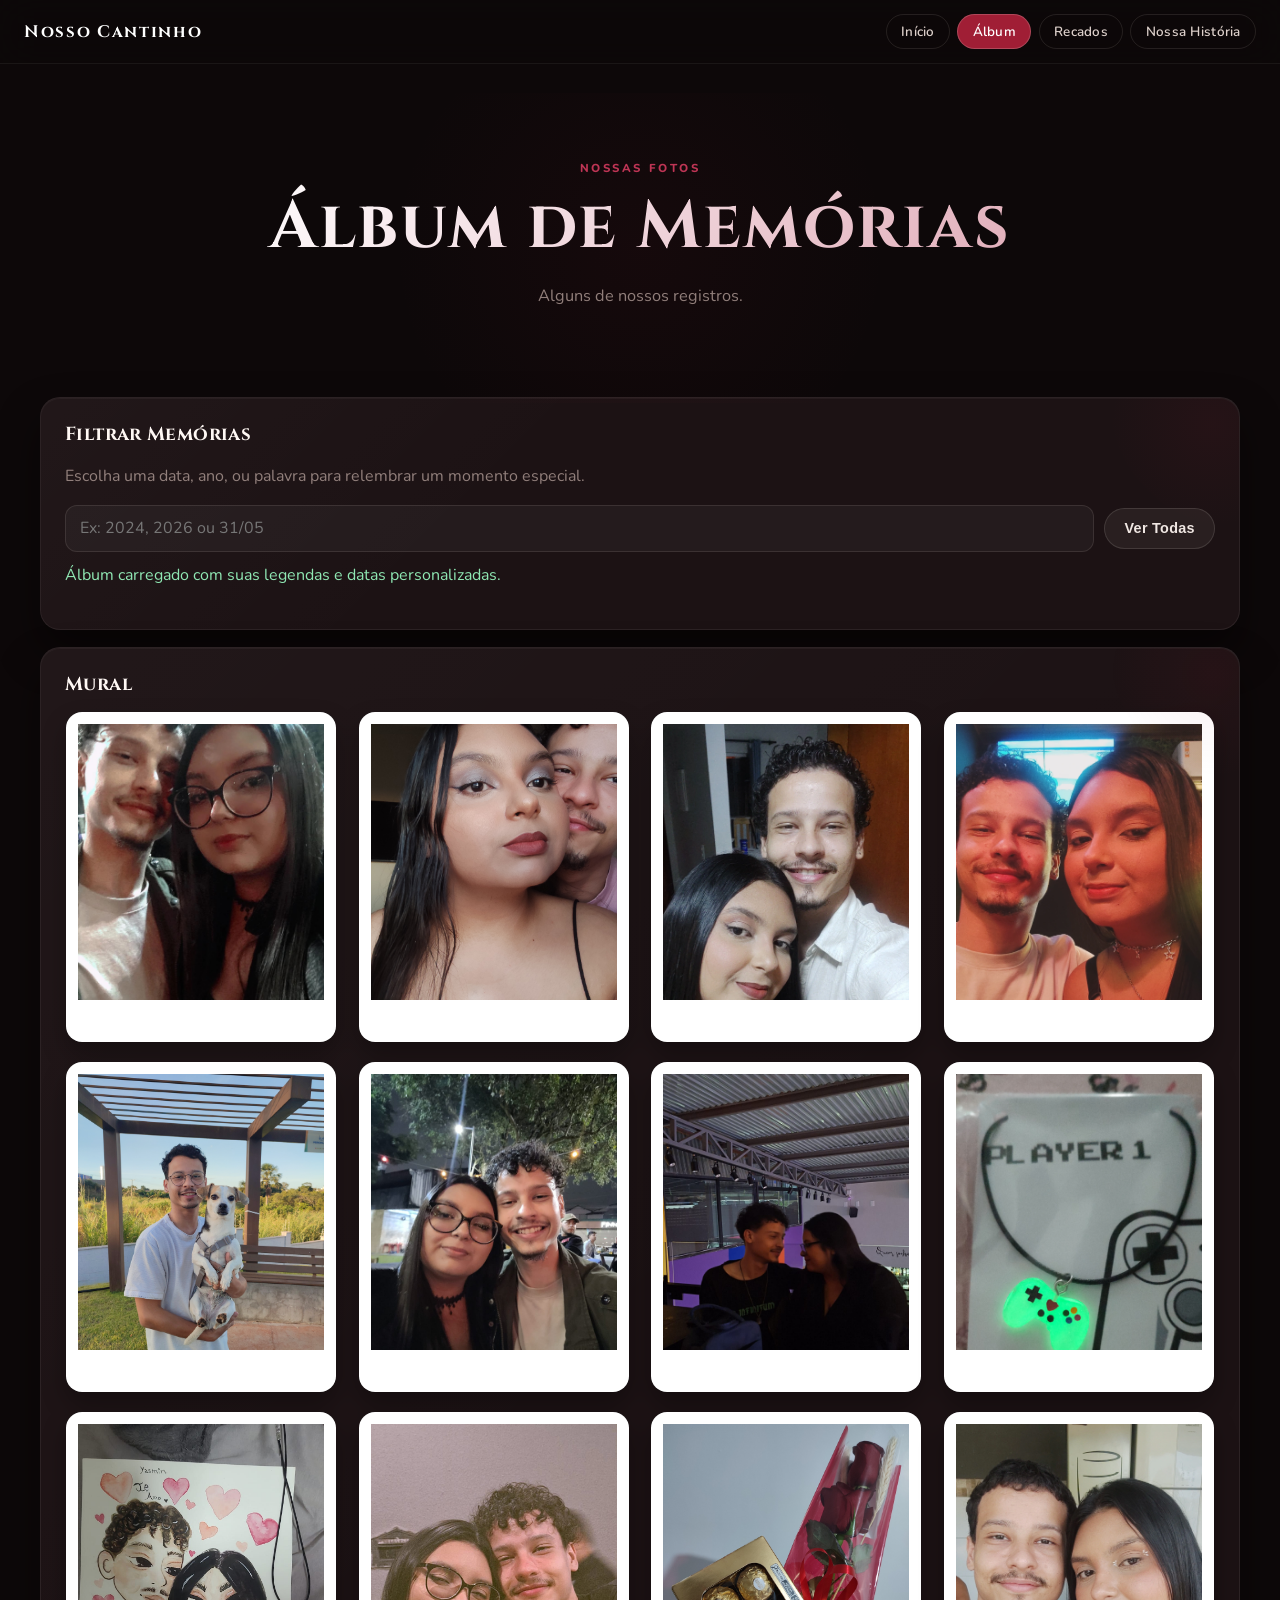
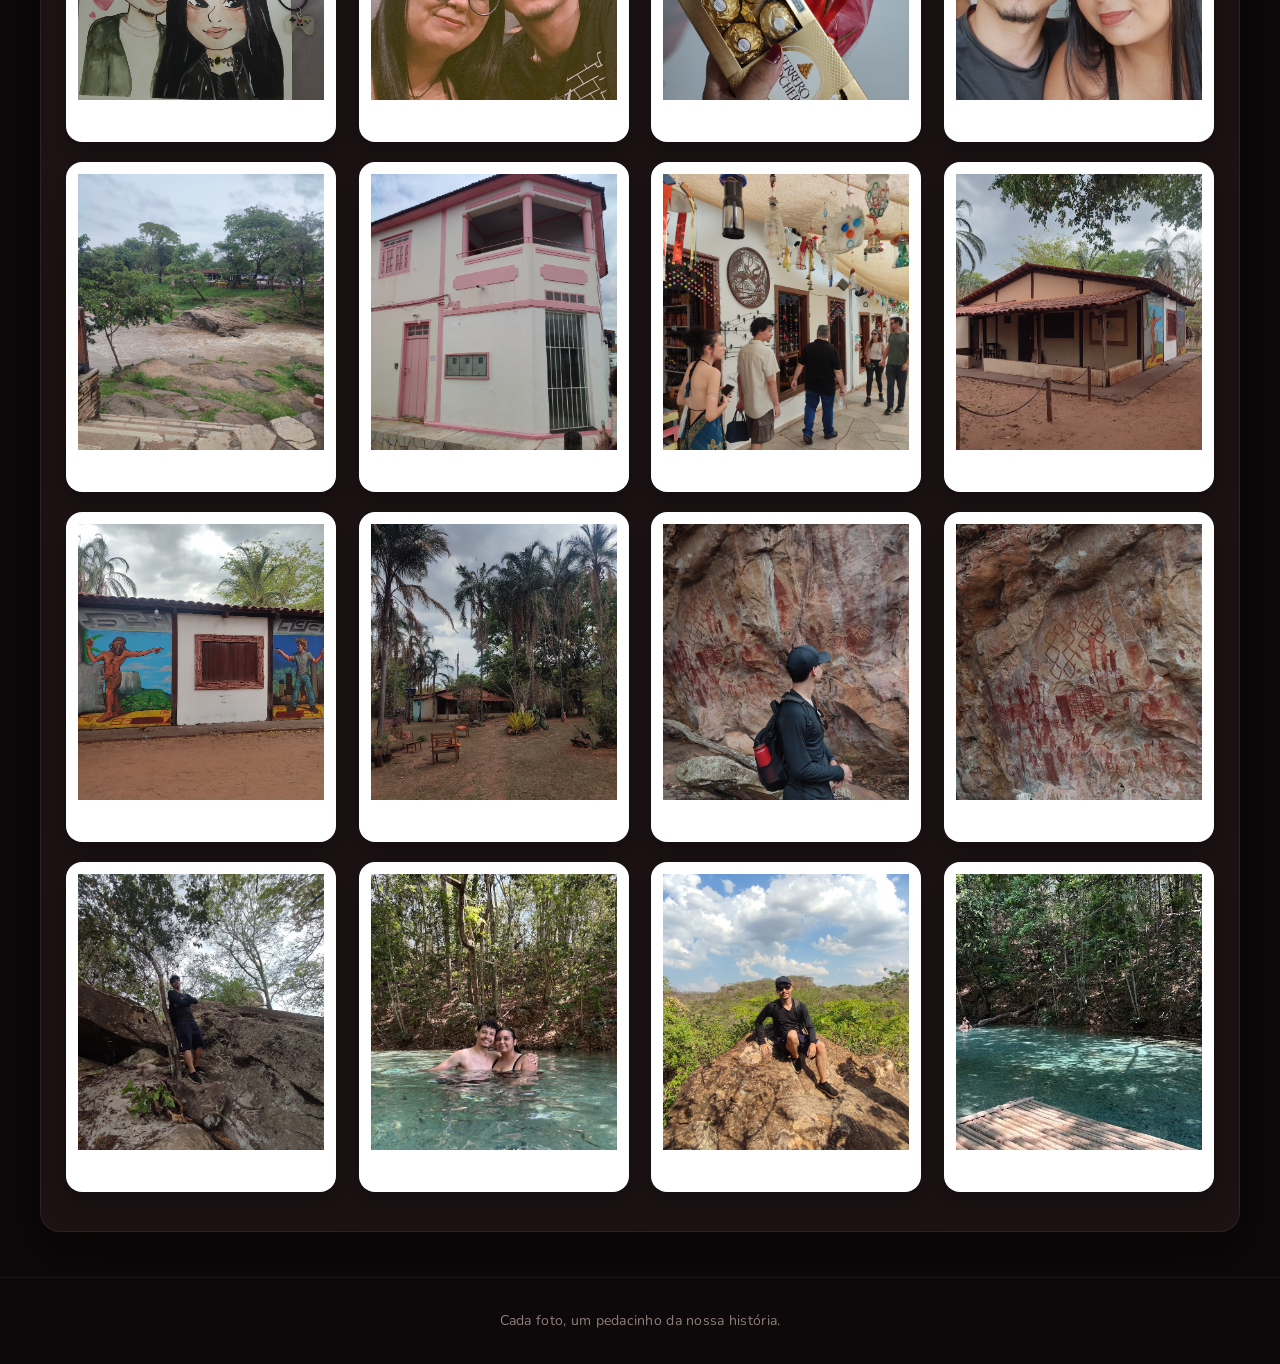
==== commit fd888a4c: "Mudanças em album de fotos" ====
--- a/album.html
+++ b/album.html
@@ -25,16 +25,16 @@
   <section class="hero">
     <p class="hero-kicker">Nossas Fotos</p>
     <h1>Álbum de Memórias</h1>
-    <p class="hero-sub">Guarde aqui os registros mais fofos de vocês dois.</p>
+    <p class="hero-sub">Alguns de nossos registros.</p>
   </section>
 
   <main class="section-shell">
     <section class="card cinematic">
-      <h2>Adicionar Fotos</h2>
-      <p>Envie várias imagens para montar o mural do casal.</p>
-      <div class="row">
-        <input id="photoInput" type="file" accept="image/*" multiple />
-        <button id="clearAlbumBtn" class="secondary" type="button">Limpar álbum</button>
+      <h2>Filtrar Memórias</h2>
+      <p>Escolha uma data, ano, ou palavra para relembrar um momento especial.</p>
+      <div class="row" style="gap: 10px; display: flex; align-items: center;">
+        <input id="dateFilterInput" type="text" placeholder="Ex: 2024, 2026 ou 31/05" style="flex: 1;" />
+        <button id="clearFilterBtn" class="secondary" type="button" style="white-space: nowrap;">Ver Todas</button>
       </div>
       <p id="albumFeedback" class="feedback"></p>
     </section>
@@ -52,4 +52,4 @@
   <script src="config.js"></script>
   <script src="album.js"></script>
 </body>
-</html>
+</html>
--- a/styles.css
+++ b/styles.css
@@ -1,18 +1,18 @@
 :root {
-  --wine: #4a0404;
-  --wine-2: #6a0d0d;
-  --wine-3: #8d1f1f;
+  --wine: #a01e35;
+  --wine-2: #bf3555;
+  --wine-3: #d0566a;
   --cream: #f5ece5;
   --cream-2: #efe4d8;
   --pearl: #fffaf6;
-  --mist: #d8d2cb;
+  --mist: #c8bfbb;
   --ink-soft: #3e2d2d;
-  --black: #0b0b0b;
-  --card: #151515;
-  --gray: #262626;
-  --text: #f8f1ef;
-  --muted: #d8c9c5;
-  --shadow: 0 18px 38px rgba(0, 0, 0, 0.45);
+  --black: #0d0809;
+  --card: #1c1214;
+  --gray: #261a1c;
+  --text: #f0e7e3;
+  --muted: #907e7a;
+  --shadow: 0 20px 44px rgba(0, 0, 0, 0.6);
 }
 
 * {
@@ -28,22 +28,13 @@
 body {
   color: var(--text);
   font-family: "Nunito", sans-serif;
-  background:
-    radial-gradient(circle at 12% 16%, rgba(255, 249, 244, 0.08), transparent 38%),
-    radial-gradient(circle at 86% 20%, rgba(255, 240, 232, 0.05), transparent 28%),
-    radial-gradient(circle at 92% 88%, rgba(106, 13, 13, 0.18), transparent 35%),
-    linear-gradient(165deg, #1b1011 0%, #2b1719 32%, #12090a 100%);
+  background: var(--black);
   min-height: 100vh;
   overflow-x: hidden;
 }
 
 .grain {
-  position: fixed;
-  inset: 0;
-  pointer-events: none;
-  opacity: 0.12;
-  background-image: radial-gradient(circle, rgba(255, 255, 255, 0.2) 1px, transparent 1px);
-  background-size: 3px 3px;
+  display: none;
 }
 
 .floating-hearts {
@@ -56,11 +47,11 @@
 
 .floating-hearts span {
   position: absolute;
-  width: 14px;
-  height: 14px;
-  background: radial-gradient(circle at 30% 30%, rgba(255, 250, 246, 0.9), rgba(214, 205, 197, 0.34));
+  width: 12px;
+  height: 12px;
+  background: radial-gradient(circle at 30% 30%, rgba(255, 220, 220, 0.7), rgba(180, 60, 80, 0.2));
   transform: rotate(45deg);
-  opacity: 0.3;
+  opacity: 0.18;
   animation: driftHeart 14s linear infinite;
 }
 
@@ -115,21 +106,23 @@
   position: sticky;
   top: 0;
   z-index: 20;
-  backdrop-filter: blur(12px);
-  background: rgba(34, 15, 18, 0.74);
-  border-bottom: 1px solid rgba(255, 247, 242, 0.1);
+  backdrop-filter: blur(20px) saturate(1.6);
+  -webkit-backdrop-filter: blur(20px) saturate(1.6);
+  background: rgba(13, 8, 9, 0.88);
+  border-bottom: 1px solid rgba(255, 240, 235, 0.06);
   display: flex;
   justify-content: space-between;
   align-items: center;
-  padding: 0.85rem 1rem;
+  padding: 0.9rem 1.5rem;
 }
 
 .brand {
-  color: #fff7f2;
+  color: #fff;
   text-decoration: none;
   font-family: "Cinzel", serif;
-  font-size: 1.02rem;
-  letter-spacing: 0.07em;
+  font-size: 1.05rem;
+  letter-spacing: 0.1em;
+  font-weight: 700;
 }
 
 .menu {
@@ -140,23 +133,27 @@
 }
 
 .menu a {
-  color: #efe7df;
+  color: #ddd0cb;
   text-decoration: none;
-  border: 1px solid rgba(255, 255, 255, 0.16);
-  padding: 0.4rem 0.76rem;
+  border: 1px solid rgba(255, 240, 235, 0.1);
+  padding: 0.42rem 0.9rem;
   border-radius: 999px;
-  font-size: 0.86rem;
+  font-size: 0.84rem;
+  font-weight: 600;
+  letter-spacing: 0.02em;
+  transition: all 0.2s ease;
 }
 
 .menu a.active,
 .menu a:hover {
-  background: linear-gradient(130deg, #7d2027, #4a0404);
-  border-color: rgba(255, 255, 255, 0.35);
+  background: var(--wine);
+  border-color: rgba(255, 255, 255, 0.18);
+  color: #fff;
 }
 
 .hero {
   text-align: center;
-  padding: 5.4rem 1rem 3.4rem;
+  padding: 6rem 1.5rem 4rem;
   position: relative;
   z-index: 1;
 }
@@ -168,7 +165,7 @@
   transform: translateX(-50%);
   width: min(700px, 88vw);
   height: 100%;
-  background: radial-gradient(circle at center, rgba(255, 249, 244, 0.07), transparent 60%);
+  background: radial-gradient(circle at center, rgba(160, 30, 53, 0.06), transparent 65%);
   z-index: -1;
 }
 
@@ -197,50 +194,72 @@
 
 .hero-kicker {
   margin: 0;
-  color: #e7ddd3;
+  color: var(--wine-2);
   text-transform: uppercase;
-  letter-spacing: 0.18em;
-  font-weight: 700;
-  font-size: 0.76rem;
+  letter-spacing: 0.22em;
+  font-weight: 800;
+  font-size: 0.72rem;
 }
 
 .hero-script {
-  margin: 0.55rem 0 0;
+  margin: 0.6rem 0 0;
   font-family: "Parisienne", cursive;
-  font-size: clamp(1.45rem, 3vw, 2.15rem);
-  color: #fff7f1;
+  font-size: clamp(1.5rem, 3.2vw, 2.2rem);
+  color: rgba(255, 247, 241, 0.85);
 }
 
 .hero h1 {
-  margin: 0.3rem 0 0.55rem;
+  margin: 0.3rem 0 0.6rem;
   font-family: "Cinzel", serif;
-  font-size: clamp(2.1rem, 5.5vw, 4rem);
-  text-shadow: 0 10px 30px rgba(0, 0, 0, 0.32);
+  font-size: clamp(2.2rem, 5.5vw, 4.2rem);
+  letter-spacing: 0.03em;
+  background: linear-gradient(130deg, #ffffff 15%, #e2b0bc 80%);
+  -webkit-background-clip: text;
+  -webkit-text-fill-color: transparent;
+  background-clip: text;
 }
 
 .hero-sub {
   margin: 0 auto;
-  max-width: 660px;
-  color: #ece3db;
-  font-size: 1.03rem;
+  max-width: 620px;
+  color: var(--muted);
+  font-size: 1.02rem;
+  line-height: 1.75;
+}
+
+.hero-couple {
+  display: inline-flex;
+  align-items: center;
+  gap: 0.5rem;
+  background: rgba(160, 30, 53, 0.12);
+  border: 1px solid rgba(191, 53, 85, 0.22);
+  border-radius: 999px;
+  padding: 0.45rem 1.15rem;
+  font-size: 0.88rem;
+  font-weight: 700;
+  color: var(--wine-3);
+  letter-spacing: 0.03em;
+  margin: 0.8rem 0 0.65rem;
+}
+
+.hero-couple::before {
+  content: "♥";
+  font-size: 0.7rem;
+  opacity: 0.75;
+}
+
+.hero-note {
+  width: min(540px, 100%);
+  margin: 0 auto 1.8rem;
+  padding: 1rem 1.5rem;
+  border-left: 2px solid rgba(191, 53, 85, 0.35);
+  border-radius: 0 12px 12px 0;
+  background: rgba(160, 30, 53, 0.06);
+  color: var(--muted);
   line-height: 1.7;
-}
-
-.hero-couple {
-  margin: 0.8rem 0 0.65rem;
-  color: #f6ebe4;
-  font-weight: 700;
-}
-
-.hero-note {
-  width: min(620px, 100%);
-  margin: 0 auto 1.6rem;
-  padding: 0.9rem 1.2rem;
-  border: 1px solid rgba(255, 246, 240, 0.14);
-  border-radius: 999px;
-  background: rgba(255, 249, 244, 0.04);
-  color: #eee3da;
-  line-height: 1.6;
+  font-size: 0.92rem;
+  text-align: left;
+  font-style: italic;
 }
 
 .layout {
@@ -248,17 +267,17 @@
   margin: 0 auto;
   display: grid;
   grid-template-columns: repeat(auto-fit, minmax(320px, 1fr));
-  gap: 1.1rem;
-  padding-bottom: 2.8rem;
+  gap: 1.2rem;
+  padding-bottom: 3.5rem;
 }
 
 .card {
   position: relative;
-  background: linear-gradient(155deg, rgba(45, 21, 23, 0.9), rgba(18, 9, 10, 0.94));
-  border: 1px solid rgba(255, 246, 240, 0.1);
-  border-radius: 22px;
-  box-shadow: 0 18px 38px rgba(0, 0, 0, 0.34);
-  padding: 1.25rem;
+  background: var(--card);
+  border: 1px solid rgba(255, 240, 235, 0.07);
+  border-radius: 20px;
+  box-shadow: 0 1px 0 rgba(255, 240, 235, 0.04) inset, 0 22px 44px rgba(0, 0, 0, 0.45);
+  padding: 1.5rem;
   overflow: hidden;
 }
 
@@ -266,31 +285,35 @@
   content: "";
   position: absolute;
   inset: 0;
-  background: linear-gradient(135deg, rgba(255, 250, 246, 0.04), transparent 35%);
+  background: linear-gradient(135deg, rgba(255, 250, 246, 0.025), transparent 40%);
   pointer-events: none;
+  border-radius: inherit;
 }
 
 .card::after {
   content: "";
   position: absolute;
-  top: 16px;
-  right: 16px;
-  width: 56px;
-  height: 56px;
-  border-radius: 50%;
-  background: radial-gradient(circle, rgba(255, 248, 243, 0.08), transparent 70%);
+  top: 0;
+  right: 0;
+  width: 130px;
+  height: 130px;
+  border-radius: 0 20px 0 100%;
+  background: radial-gradient(circle at 80% 20%, rgba(160, 30, 53, 0.07), transparent 70%);
   pointer-events: none;
 }
 
 .card h2 {
   margin: 0;
   font-family: "Cinzel", serif;
-  font-size: 1.24rem;
+  font-size: 1.18rem;
   color: #fff8f4;
+  letter-spacing: 0.02em;
+  font-weight: 700;
 }
 
 .card p {
-  color: #e7ddd5;
+  color: var(--muted);
+  line-height: 1.65;
 }
 
 .varal-card {
@@ -309,25 +332,27 @@
 }
 
 .time-counter article {
-  border-radius: 14px;
-  padding: 0.75rem 0.7rem;
+  border-radius: 16px;
+  padding: 0.9rem 0.7rem;
   text-align: center;
-  border: 1px solid rgba(255, 247, 242, 0.14);
-  background: linear-gradient(160deg, rgba(250, 242, 236, 0.08), rgba(125, 32, 39, 0.12));
+  border: 1px solid rgba(255, 240, 235, 0.08);
+  background: rgba(160, 30, 53, 0.08);
 }
 
 .time-counter strong {
   display: block;
   font-family: "Cinzel", serif;
-  font-size: clamp(1.25rem, 2.8vw, 2rem);
+  font-size: clamp(1.3rem, 2.8vw, 2.1rem);
   color: #fff8f3;
+  font-weight: 700;
 }
 
 .time-counter span {
-  color: #e6d6ce;
+  color: var(--muted);
   text-transform: uppercase;
-  letter-spacing: 0.1em;
-  font-size: 0.73rem;
+  letter-spacing: 0.12em;
+  font-size: 0.7rem;
+  font-weight: 700;
 }
 
 .polaroid-row {
@@ -345,9 +370,9 @@
   left: 2%;
   right: 2%;
   top: 10px;
-  height: 3px;
+  height: 2px;
   border-radius: 999px;
-  background: linear-gradient(90deg, #b6a191, #f4ece4 50%, #b6a191);
+  background: linear-gradient(90deg, rgba(120, 90, 85, 0.4), rgba(200, 170, 160, 0.6) 50%, rgba(120, 90, 85, 0.4));
 }
 
 .polaroid-frame {
@@ -389,6 +414,7 @@
   width: 100%;
   aspect-ratio: 1 / 1;
   object-fit: cover;
+  object-position: 50% 20%;
   border-radius: 4px;
   background: #e7ddda;
   display: block;
@@ -405,13 +431,13 @@
   color: #fff;
   font-size: 0.82rem;
   font-weight: 700;
-  background: linear-gradient(130deg, #7d2027, #4a0404);
+  background: var(--wine);
 }
 
 .cinematic {
   opacity: 0;
-  transform: translateY(18px);
-  transition: opacity 0.7s ease, transform 0.7s ease;
+  transform: translateY(22px);
+  transition: opacity 0.65s ease, transform 0.65s cubic-bezier(0.22, 1, 0.36, 1);
 }
 
 .cinematic.is-visible {
@@ -422,43 +448,50 @@
 .cta,
 button {
   border: none;
-  background: linear-gradient(130deg, #7d2027, #5d1219 58%, #4a0404);
+  background: var(--wine);
   color: #fff;
   border-radius: 999px;
-  padding: 0.68rem 1.1rem;
+  padding: 0.72rem 1.2rem;
   cursor: pointer;
   font-weight: 700;
   text-decoration: none;
+  transition: transform 0.2s ease, box-shadow 0.2s ease, background 0.2s ease;
+  font-size: 0.9rem;
+  letter-spacing: 0.02em;
 }
 
 button.secondary {
-  background: linear-gradient(130deg, #4d4d4d, #2a2a2a);
+  background: rgba(255, 240, 235, 0.06);
+  border: 1px solid rgba(255, 240, 235, 0.12);
+  color: var(--text);
 }
 
 .cta:hover,
 button:hover {
-  transform: translateY(-1px);
-  box-shadow: 0 12px 24px rgba(107, 27, 39, 0.32);
+  transform: translateY(-2px);
+  box-shadow: 0 12px 28px rgba(160, 30, 53, 0.35);
+  background: var(--wine-2);
 }
 
 input,
 textarea,
 select {
   width: 100%;
-  background: rgba(255, 250, 246, 0.05);
-  border: 1px solid rgba(255, 244, 238, 0.14);
+  background: rgba(255, 240, 235, 0.04);
+  border: 1px solid rgba(255, 240, 235, 0.1);
   border-radius: 12px;
   color: #fff;
-  padding: 0.7rem 0.76rem;
+  padding: 0.72rem 0.9rem;
   font: inherit;
+  transition: border-color 0.2s ease, box-shadow 0.2s ease;
 }
 
 input:focus,
 textarea:focus,
 select:focus {
   outline: none;
-  border-color: #c15151;
-  box-shadow: 0 0 0 3px rgba(193, 81, 81, 0.2);
+  border-color: var(--wine-2);
+  box-shadow: 0 0 0 3px rgba(160, 30, 53, 0.18);
 }
 
 .row {
@@ -484,12 +517,32 @@
   position: relative;
 }
 
+.turntable-gif {
+  display: block;
+  width: 100%;
+  height: auto;
+  border-radius: 16px;
+  border: 1px solid rgba(255, 245, 239, 0.14);
+  box-shadow: 0 14px 30px rgba(0, 0, 0, 0.36);
+}
+
+.turntable.is-gif {
+  width: min(560px, 100%);
+}
+
+.turntable.is-gif .turntable-lid,
+.turntable.is-gif .deck,
+.turntable.is-gif .turntable-front,
+.turntable.is-gif .handle {
+  display: none;
+}
+
 .retro-card,
 .jackpot-card {
-  background: linear-gradient(155deg, rgba(45, 21, 23, 0.92), rgba(18, 9, 10, 0.96));
-  border: 1px solid rgba(255, 246, 240, 0.1);
+  background: var(--card);
+  border: 1px solid rgba(255, 240, 235, 0.07);
   color: var(--text);
-  box-shadow: 0 18px 38px rgba(0, 0, 0, 0.34);
+  box-shadow: 0 22px 44px rgba(0, 0, 0, 0.45);
 }
 
 .retro-card h2,
@@ -497,13 +550,14 @@
   color: #fff8f4;
   text-align: center;
   font-family: "Cinzel", serif;
-  font-weight: 800;
-  font-size: 1.46rem;
+  font-weight: 700;
+  font-size: 1.35rem;
+  letter-spacing: 0.03em;
 }
 
 .retro-card p,
 .jackpot-card p {
-  color: #e7ddd5;
+  color: var(--muted);
   text-align: center;
   margin-top: 0.4rem;
 }
@@ -513,14 +567,15 @@
   align-items: center;
   justify-content: center;
   border-radius: 999px;
-  background: rgba(255, 248, 243, 0.08);
-  color: #f4e8e1;
-  font-weight: 800;
-  font-size: 0.86rem;
-  letter-spacing: 0.08em;
-  padding: 0.4rem 0.9rem;
+  background: rgba(160, 30, 53, 0.15);
+  color: var(--wine-3);
+  font-weight: 700;
+  font-size: 0.78rem;
+  letter-spacing: 0.1em;
+  padding: 0.35rem 0.9rem;
   float: right;
-  border: 1px solid rgba(255, 245, 239, 0.12);
+  border: 1px solid rgba(191, 53, 85, 0.25);
+  text-transform: uppercase;
 }
 
 .retro-switch {
@@ -528,9 +583,9 @@
   width: min(336px, 100%);
   display: grid;
   grid-template-columns: 1fr 1fr;
-  background: rgba(255, 250, 246, 0.05);
+  background: rgba(255, 240, 235, 0.04);
   border-radius: 18px;
-  border: 1px solid rgba(255, 244, 238, 0.12);
+  border: 1px solid rgba(255, 240, 235, 0.08);
   padding: 0.38rem;
   gap: 0.4rem;
 }
@@ -539,15 +594,16 @@
   border-radius: 14px;
   border: 0;
   padding: 0.7rem 0.55rem;
-  font-size: 0.9rem;
-  font-weight: 800;
+  font-size: 0.88rem;
+  font-weight: 700;
   letter-spacing: 0.02em;
   background: transparent;
-  color: #d5c5bc;
+  color: var(--muted);
+  transition: all 0.2s ease;
 }
 
 .retro-switch-btn.active {
-  background: linear-gradient(130deg, #7d2027, #4a0404);
+  background: var(--wine);
   color: #fffaf6;
 }
 
@@ -649,7 +705,10 @@
 
 .vinyl-center {
   position: absolute;
-  inset: 0;
+  left: 0;
+  right: 0;
+  top: 0;
+  bottom: 0;
   margin: auto;
   width: 48px;
   height: 48px;
@@ -661,7 +720,10 @@
 .vinyl-center::after {
   content: "";
   position: absolute;
-  inset: 0;
+  left: 0;
+  right: 0;
+  top: 0;
+  bottom: 0;
   margin: auto;
   width: 6px;
   height: 6px;
@@ -793,20 +855,56 @@
   width: min(350px, 100%);
   margin: 1.1rem auto 0;
   border-radius: 18px;
-  border: 1px solid rgba(255, 246, 240, 0.14);
-  background: linear-gradient(130deg, #7d2027, #5d1219 58%, #4a0404);
+  border: 1px solid rgba(255, 240, 235, 0.1);
+  background: var(--wine);
   color: #fffaf6;
   font-size: 0.94rem;
   letter-spacing: 0.12em;
 }
 
+.track-controls {
+  margin: 0.85rem 0 0.55rem;
+  justify-content: center;
+}
+
+.track-controls button {
+  min-width: 96px;
+}
+
+.track-list {
+  margin-top: 0.45rem;
+  border: 1px solid rgba(255, 240, 235, 0.08);
+  border-radius: 12px;
+  background: rgba(255, 240, 235, 0.03);
+  padding: 0.4rem;
+  display: grid;
+  gap: 0.35rem;
+  max-height: 156px;
+  overflow-y: auto;
+}
+
+.track-item {
+  border: 1px solid rgba(255, 240, 235, 0.08);
+  background: rgba(255, 240, 235, 0.03);
+  color: var(--text);
+  border-radius: 10px;
+  padding: 0.55rem 0.65rem;
+  font-size: 0.88rem;
+  text-align: left;
+}
+
+.track-item.active {
+  background: var(--wine);
+  border-color: rgba(255, 240, 235, 0.2);
+}
+
 .player-controls.compact {
   display: none;
 }
 
 .embed-shell {
   margin-top: 0.7rem;
-  border: 1px solid rgba(255, 255, 255, 0.14);
+  border: 1px solid rgba(255, 240, 235, 0.08);
   border-radius: 12px;
   overflow: hidden;
 }
@@ -815,6 +913,69 @@
   width: 100%;
   min-height: 270px;
   border: 0;
+}
+
+.spotify-open {
+  display: inline-block;
+  margin-top: 0.7rem;
+}
+
+.global-player-dock {
+  position: fixed;
+  right: 16px;
+  bottom: 16px;
+  width: min(360px, calc(100vw - 28px));
+  z-index: 40;
+  border-radius: 18px;
+  border: 1px solid rgba(255, 240, 235, 0.08);
+  background: rgba(13, 8, 9, 0.96);
+  backdrop-filter: blur(16px);
+  -webkit-backdrop-filter: blur(16px);
+  box-shadow: 0 20px 40px rgba(0, 0, 0, 0.5);
+}
+
+.global-player-header {
+  display: flex;
+  align-items: center;
+  justify-content: space-between;
+  gap: 0.5rem;
+  padding: 0.6rem 0.7rem;
+}
+
+.global-player-header strong {
+  font-family: "Cinzel", serif;
+  font-size: 0.95rem;
+}
+
+.global-player-actions {
+  display: flex;
+  gap: 0.35rem;
+}
+
+.global-player-actions button {
+  padding: 0.38rem 0.65rem;
+  font-size: 0.78rem;
+}
+
+.global-player-body {
+  padding: 0 0.7rem 0.7rem;
+}
+
+.global-player-info {
+  margin: 0 0 0.45rem;
+  font-size: 0.84rem;
+  color: #e7ddd5;
+}
+
+.global-player-frame {
+  width: 100%;
+  min-height: 176px;
+  border: 0;
+  border-radius: 10px;
+}
+
+.global-player-dock.collapsed .global-player-body {
+  display: none;
 }
 
 .mailbox-wrap {
@@ -1049,7 +1210,7 @@
 }
 
 .reel[data-symbol="tulip"]::before {
-  background-image: url("data:image/svg+xml,%3Csvg xmlns='http://www.w3.org/2000/svg' viewBox='0 0 64 64'%3E%3Cdefs%3E%3ClinearGradient id='p' x1='0' y1='0' x2='1' y2='1'%3E%3Cstop offset='0' stop-color='%23ff76c5'/%3E%3Cstop offset='1' stop-color='%23b33f8b'/%3E%3C/linearGradient%3E%3C/defs%3E%3Cpath d='M32 12c5 0 11 9 11 16 0 9-6 17-11 17S21 37 21 28c0-7 6-16 11-16Z' fill='url(%23p)'/%3E%3Cpath d='M20 20c4 0 7 3 8 7-2 5-6 8-10 8-3 0-5-3-5-6 0-5 3-9 7-9Z' fill='%23cf58a7'/%3E%3Cpath d='M44 20c4 0 7 4 7 9 0 3-2 6-5 6-4 0-8-3-10-8 1-4 4-7 8-7Z' fill='%23cf58a7'/%3E%3Cpath d='M31 43h3v13h-3z' fill='%234d8c49'/%3E%3Cpath d='M31 48c-6 0-10 2-14 7 7 1 12-1 14-5ZM34 48c6 0 10 2 14 7-7 1-12-1-14-5Z' fill='%2347a55b'/%3E%3C/svg%3E");
+  background-image: url("data:image/svg+xml,%3Csvg xmlns='http://www.w3.org/2000/svg' viewBox='0 0 64 64'%3E%3Cdefs%3E%3ClinearGradient id='p' x1='0' y1='0' x2='1' y2='1'%3E%3Cstop offset='0' stop-color='%23ff76c5'/%3E%3Cstop offset='1' stop-color='%23b33f8b'/%3E%3C/linearGradient%3E%3C/defs%3E%3Cpath d='M32 12c5 0 11 9 11 16 0 9-6 17-11 17S21 37 21 28c0-7 6-16 11-16Z' fill='url(%23p)'/%3E%3Cpath d='M20 20c4 0 7 3 8 7-2 5-6 8-10 8-3 0-5-3-5-6 0-5 3-9 7-9Z' fill='%23cf58a7'/%3E%3Cpath d='M44 20c4 0 7 4 7 9 0 3-2 6-5 6-4 0-8-3-10-8 1-4 4-7 8-7Z' fill='%23cf58a7'/%3E%3C/svg%3E");
 }
 
 .reel[data-symbol="bow"]::before {
@@ -1225,21 +1386,111 @@
 .quick-links {
   display: grid;
   grid-template-columns: repeat(auto-fit, minmax(150px, 1fr));
-  gap: 0.5rem;
+  gap: 0.6rem;
+  margin-top: 0.5rem;
 }
 
 .quick-links a {
   text-decoration: none;
-  color: #ffecec;
-  border: 1px solid rgba(255, 244, 238, 0.14);
-  border-radius: 12px;
-  padding: 0.7rem;
+  color: var(--text);
+  border: 1px solid rgba(255, 240, 235, 0.08);
+  border-radius: 16px;
+  padding: 1.1rem 0.8rem;
   text-align: center;
-  background: linear-gradient(150deg, rgba(255, 248, 243, 0.06), rgba(125, 32, 39, 0.12));
+  background: rgba(160, 30, 53, 0.06);
+  transition: all 0.22s ease;
+  font-weight: 700;
+  font-size: 0.88rem;
+  display: flex;
+  flex-direction: column;
+  align-items: center;
+  gap: 0.35rem;
+  line-height: 1.3;
 }
 
 .quick-links a:hover {
-  border-color: rgba(255, 255, 255, 0.3);
+  border-color: rgba(255, 255, 255, 0.18);
+  background: rgba(160, 30, 53, 0.14);
+  transform: translateY(-2px);
+  box-shadow: 0 8px 20px rgba(0, 0, 0, 0.3);
+}
+
+.hero-ornament {
+  display: flex;
+  align-items: center;
+  justify-content: center;
+  gap: 0.75rem;
+  margin: 0.55rem auto 0.1rem;
+  width: min(180px, 55vw);
+}
+
+.hero-ornament::before,
+.hero-ornament::after {
+  content: "";
+  flex: 1;
+  height: 1px;
+  background: rgba(191, 53, 85, 0.3);
+}
+
+.hero-ornament span {
+  color: var(--wine-2);
+  font-size: 0.65rem;
+  line-height: 1;
+  opacity: 0.8;
+}
+
+.section-label {
+  text-align: center;
+  color: var(--muted);
+  font-size: 0.68rem;
+  text-transform: uppercase;
+  letter-spacing: 0.24em;
+  font-weight: 800;
+  padding: 0.4rem 0 1.5rem;
+  opacity: 0.7;
+}
+
+.hero-cta {
+  display: inline-flex;
+  align-items: center;
+  gap: 0.5rem;
+  padding: 0.85rem 1.8rem;
+  font-size: 0.92rem;
+  letter-spacing: 0.04em;
+  box-shadow: 0 10px 26px rgba(160, 30, 53, 0.28);
+}
+
+.hero-cta span {
+  font-size: 0.78rem;
+  opacity: 0.7;
+  transition: transform 0.3s ease;
+}
+
+.hero-cta:hover span {
+  transform: translateY(3px);
+}
+
+.ql-icon {
+  font-size: 1.4rem;
+  line-height: 1;
+  display: block;
+}
+
+.layout > .cinematic:nth-child(1) { transition-delay: 0ms; }
+.layout > .cinematic:nth-child(2) { transition-delay: 85ms; }
+.layout > .cinematic:nth-child(3) { transition-delay: 170ms; }
+.layout > .cinematic:nth-child(4) { transition-delay: 255ms; }
+.layout > .cinematic:nth-child(5) { transition-delay: 340ms; }
+.layout > .cinematic:nth-child(6) { transition-delay: 425ms; }
+.layout > .cinematic:nth-child(7) { transition-delay: 510ms; }
+.layout > .cinematic:nth-child(8) { transition-delay: 595ms; }
+
+.counter-card {
+  position: relative;
+}
+
+.counter-card h2 {
+  font-size: 1.28rem;
 }
 
 .love-rain-card {
@@ -1254,12 +1505,12 @@
   border-radius: 999px;
   font-size: clamp(0.9rem, 2.1vw, 1.06rem);
   letter-spacing: 0.08em;
-  background: linear-gradient(120deg, #8c1f2d 0%, #b64056 45%, #7d1d29 100%);
-  box-shadow: 0 14px 28px rgba(81, 11, 24, 0.34), inset 0 1px 0 rgba(255, 255, 255, 0.34);
+  background: var(--wine);
+  box-shadow: 0 14px 28px rgba(160, 30, 53, 0.3), inset 0 1px 0 rgba(255, 255, 255, 0.16);
 }
 
 .love-rain-btn:hover {
-  box-shadow: 0 16px 34px rgba(81, 11, 24, 0.43), inset 0 1px 0 rgba(255, 255, 255, 0.34);
+  box-shadow: 0 16px 34px rgba(160, 30, 53, 0.42), inset 0 1px 0 rgba(255, 255, 255, 0.16);
 }
 
 .love-rain-layer {
@@ -1298,32 +1549,41 @@
 }
 
 .section-shell {
-  width: min(1000px, 94%);
-  margin: 1.2rem auto 2.4rem;
+  width: min(1200px, 94%); /* Expandido de 1000px para comportar melhor 4 colunas */
+  margin: 1.4rem auto 2.8rem;
   display: grid;
-  gap: 1rem;
-}
-
+  gap: 1.1rem;
+}
+
+/* =========================================================================
+   MURAL DE FOTOS POLAROID CORRIGIDO (3 a 4 colunas e proporções ideais)
+   ========================================================================= */
 .album-grid {
-  display: grid;
-  grid-template-columns: repeat(auto-fill, minmax(155px, 1fr));
-  gap: 0.75rem;
+  display: grid !important;
+  /* Cria colunas flexíveis de no mínimo 220px. Renderiza 4 colunas em desktops */
+  grid-template-columns: repeat(auto-fit, minmax(220px, 1fr)) !important;
+  gap: 20px !important;
+  padding: 15px 0 !important;
+  width: 100% !important;
 }
 
 .photo-card {
   position: relative;
-  border-radius: 12px;
+  border-radius: 16px;
   overflow: hidden;
-  border: 1px solid rgba(255, 255, 255, 0.18);
   background: #111;
-  min-height: 148px;
-  perspective: 950px;
+  width: 100% !important;
+  max-width: 270px !important; /* Tamanho controlado de cada Polaroid */
+  margin: 0 auto !important;
+  height: 330px !important; /* Altura fixa refinada para evitar estiramento */
+  perspective: 1000px !important;
+  box-shadow: 0 12px 24px rgba(0, 0, 0, 0.3);
 }
 
 .album-flip {
   position: relative;
-  width: 100%;
-  min-height: 148px;
+  width: 100% !important;
+  height: 100% !important;
   transform-style: preserve-3d;
   transition: transform 0.65s cubic-bezier(0.2, 0.78, 0.2, 1);
 }
@@ -1335,17 +1595,27 @@
 .album-face {
   position: absolute;
   inset: 0;
+  width: 100% !important;
+  height: 100% !important;
   backface-visibility: hidden;
 }
 
+/* Formato Polaroid com bordas brancas grossas na frente do card */
 .album-front {
-  background: #111;
-}
-
+  background: #ffffff !important;
+  border: 12px solid #ffffff !important;
+  border-bottom: 42px solid #ffffff !important; /* Espaço para simular o papel da Polaroid */
+  box-sizing: border-box !important;
+  display: block !important;
+}
+
+/* AJUSTE NA LARGURA E ALTURA DA IMAGEM: Força o corte quadrado sem deformar */
 .album-front img {
-  width: 100%;
-  height: 100%;
-  object-fit: cover;
+  width: 100% !important;
+  height: 100% !important;
+  object-fit: cover !important; /* Preenche o espaço cortando sobras sem achatar */
+  object-position: 50% 20%;
+  display: block !important;
 }
 
 .album-back {
@@ -1353,37 +1623,53 @@
   background:
     linear-gradient(180deg, rgba(254, 248, 244, 0.95), rgba(245, 234, 227, 0.96)),
     repeating-linear-gradient(180deg, transparent, transparent 25px, rgba(118, 82, 84, 0.1) 26px, transparent 27px);
-  color: #4b2e30;
-  display: flex;
-  flex-direction: column;
-  justify-content: center;
-  align-items: center;
-  text-align: center;
-  gap: 0.28rem;
-  padding: 0.7rem;
+  color: #2d1618;
+  display: flex !important;
+  flex-direction: column !important;
+  justify-content: center !important;
+  align-items: center !important;
+  text-align: center !important;
+  padding: 15px !important;
+  box-sizing: border-box !important;
 }
 
 .album-back-title {
   font-family: "Cinzel", serif;
-  font-size: 0.8rem;
+  font-size: 0.95rem !important;
+  font-weight: 700;
+  color: #3d1d20;
+  text-transform: uppercase;
+  letter-spacing: 0.06em;
+  margin: 0 0 6px 0 !important;
 }
 
 .album-back-date {
-  font-size: 0.7rem;
+  font-family: monospace !important;
+  font-size: 0.82rem !important;
+  font-weight: 700;
+  color: #6d3b40;
   letter-spacing: 0.08em;
   text-transform: uppercase;
+  margin: 0 !important;
+}
+
+.album-back p {
+  margin: 0;
+  color: #3d1d20;
 }
 
 .photo-remove {
   position: absolute;
-  top: 8px;
-  right: 8px;
-  width: 26px;
-  height: 26px;
+  top: 10px;
+  right: 10px;
+  width: 34px;
+  height: 34px;
   border-radius: 50%;
   background: rgba(0, 0, 0, 0.7);
   color: #fff;
   border: 0;
+  font-size: 1.05rem;
+  font-weight: 700;
 }
 
 .notes-list,
@@ -1408,16 +1694,16 @@
   bottom: 0.4rem;
   width: 2px;
   border-radius: 999px;
-  background: linear-gradient(180deg, rgba(240, 196, 178, 0.7), rgba(190, 78, 96, 0.2));
+  background: linear-gradient(180deg, rgba(191, 53, 85, 0.5), rgba(160, 30, 53, 0.1));
 }
 
 .note-item,
 .timeline-item,
 .goal-item {
-  border: 1px solid rgba(255, 255, 255, 0.16);
-  border-radius: 12px;
-  padding: 0.8rem;
-  background: linear-gradient(150deg, rgba(95, 11, 11, 0.2), rgba(255, 255, 255, 0.03));
+  border: 1px solid rgba(255, 240, 235, 0.08);
+  border-radius: 14px;
+  padding: 0.9rem;
+  background: rgba(160, 30, 53, 0.05);
 }
 
 .timeline-item {
@@ -1431,12 +1717,12 @@
   position: absolute;
   left: -1.45rem;
   top: 0.95rem;
-  width: 12px;
-  height: 12px;
+  width: 10px;
+  height: 10px;
   border-radius: 50%;
-  border: 2px solid rgba(255, 248, 242, 0.75);
-  background: radial-gradient(circle, #df6f7c, #7f1f2d);
-  box-shadow: 0 0 0 3px rgba(223, 111, 124, 0.14);
+  border: 2px solid rgba(191, 53, 85, 0.6);
+  background: var(--wine);
+  box-shadow: 0 0 0 3px rgba(160, 30, 53, 0.15);
 }
 
 .note-item h3,
@@ -1463,20 +1749,22 @@
 
 .timeline-date,
 .note-date {
-  color: #e1bdb7;
-  font-size: 0.8rem;
+  color: var(--muted);
+  font-size: 0.78rem;
 }
 
 .goal-check {
-  accent-color: #cf4a4a;
+  accent-color: var(--wine-2);
   width: auto;
 }
 
 .footer {
   text-align: center;
-  color: #d1b3ad;
-  padding: 1rem;
-  border-top: 1px solid rgba(255, 255, 255, 0.1);
+  color: var(--muted);
+  padding: 1.2rem;
+  border-top: 1px solid rgba(255, 240, 235, 0.06);
+  font-size: 0.88rem;
+  letter-spacing: 0.02em;
 }
 
 @keyframes spin {
@@ -1499,16 +1787,13 @@
     top: 150px;
     opacity: 0;
   }
-
   20% {
     opacity: 1;
   }
-
   70% {
     top: 282px;
     opacity: 1;
   }
-
   100% {
     top: 304px;
     opacity: 0;
@@ -1634,6 +1919,18 @@
     height: 22px;
   }
 
+  /* Em celulares, o grid vira 1 coluna para não esmagar as fotos */
+  .album-grid {
+    grid-template-columns: 1fr !important;
+    justify-content: stretch !important;
+  }
+
+  .photo-card,
+  .album-flip {
+    max-width: 290px !important;
+    height: 350px !important;
+  }
+
   .retro-play {
     width: 100%;
   }
@@ -1659,4 +1956,4 @@
     width: 184px;
     font-size: 0.4rem;
   }
-}
+}
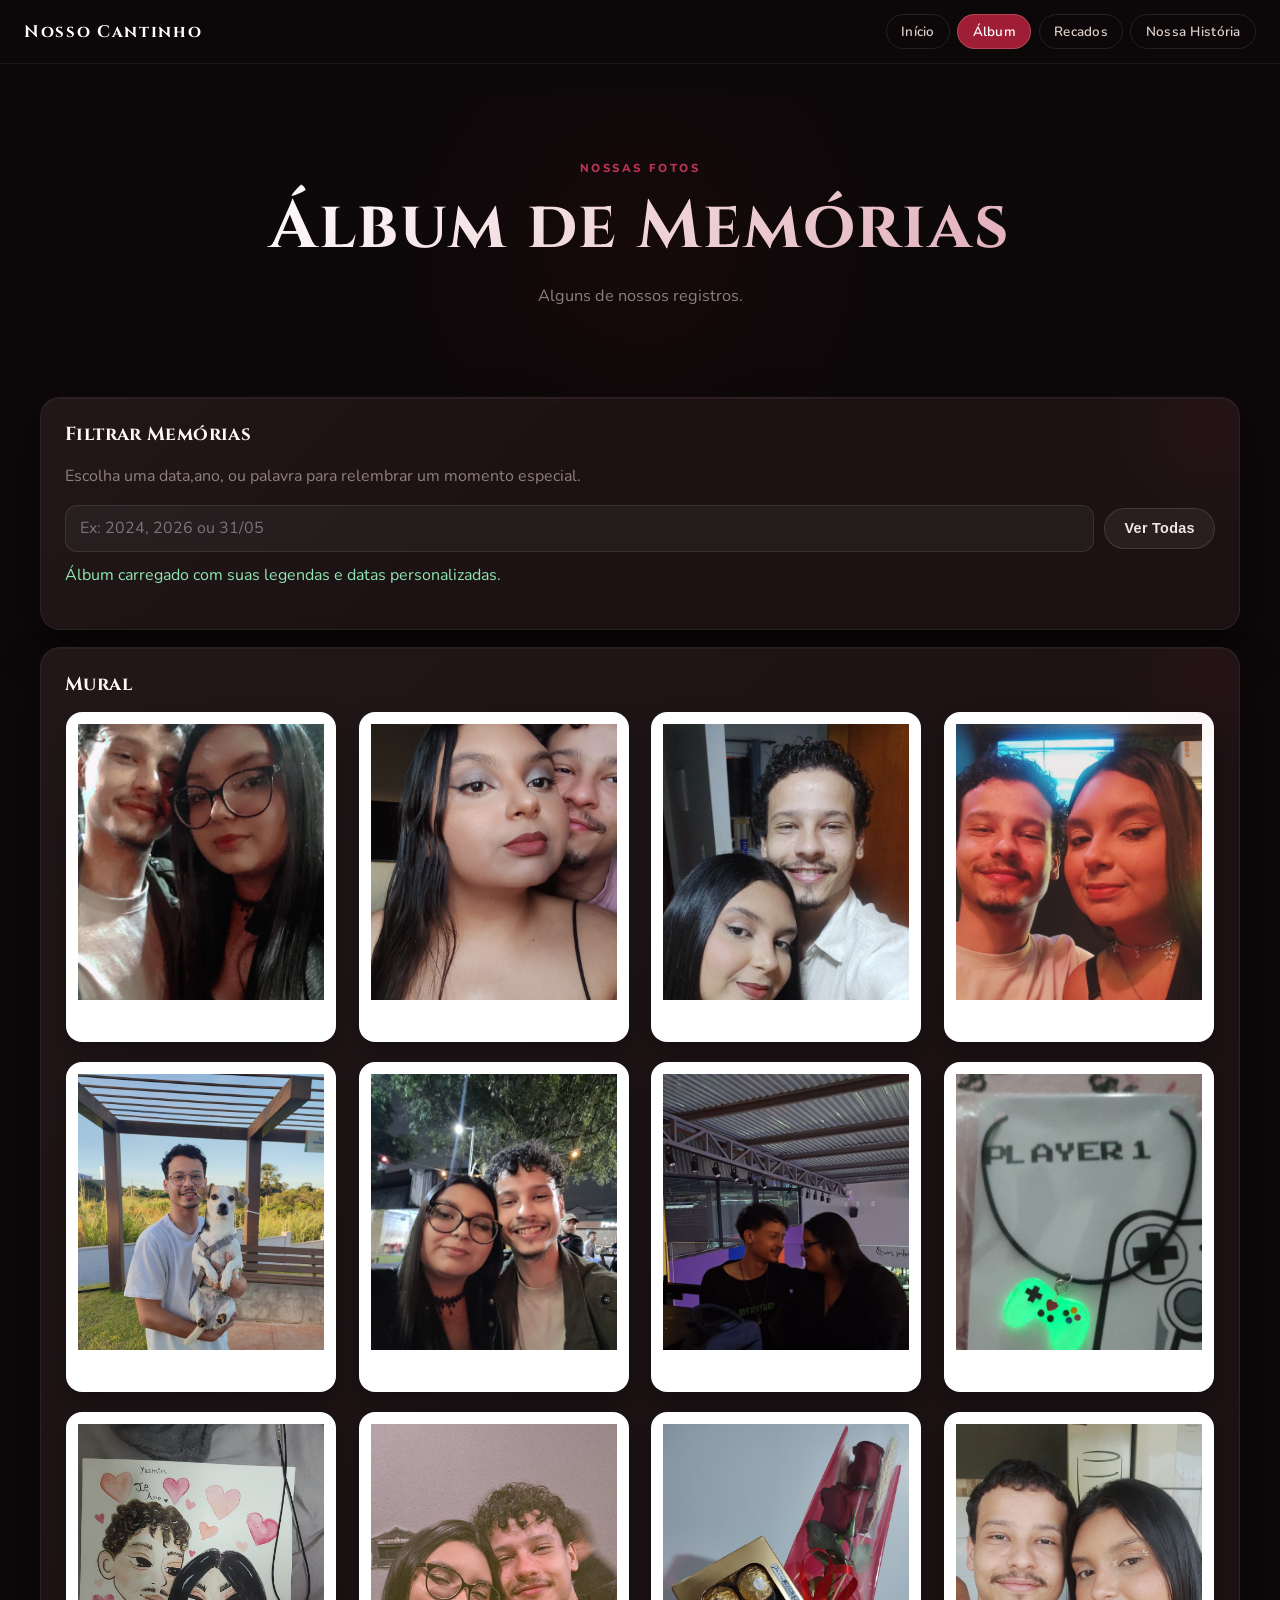
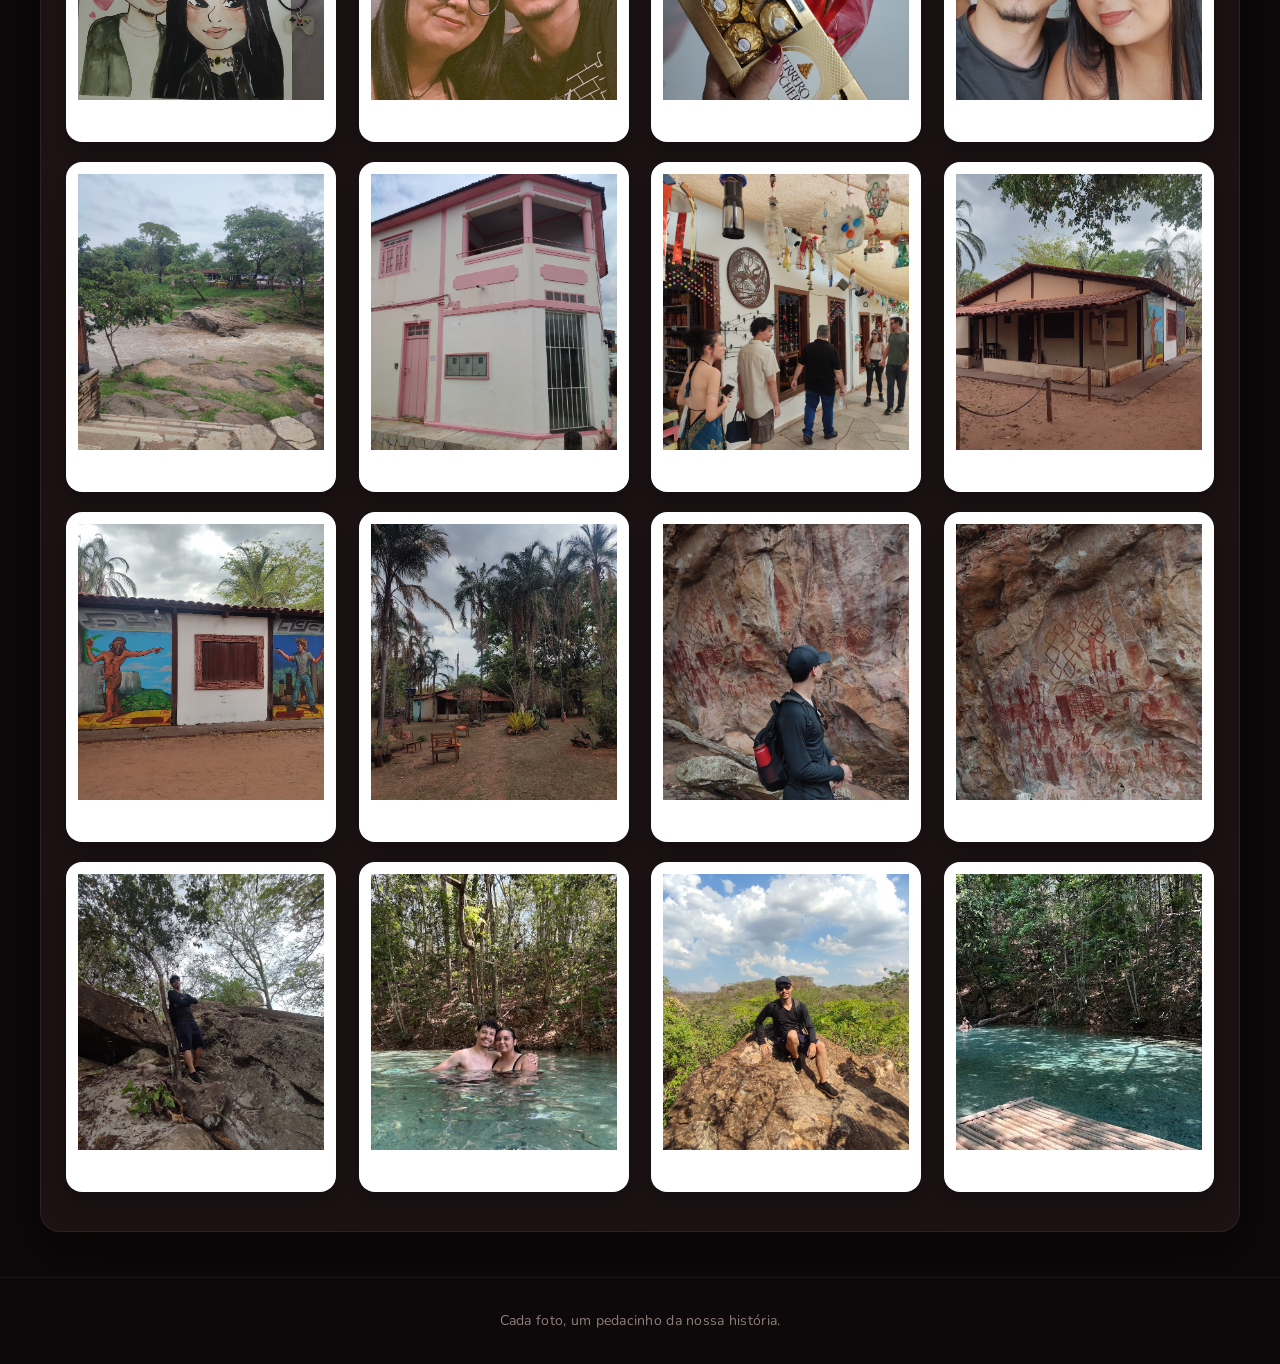
==== commit f7f9ddd3: "Mudanças na página inicial e álbum" ====
--- a/album.html
+++ b/album.html
@@ -31,7 +31,7 @@
   <main class="section-shell">
     <section class="card cinematic">
       <h2>Filtrar Memórias</h2>
-      <p>Escolha uma data, ano, ou palavra para relembrar um momento especial.</p>
+      <p>Escolha uma data,ano, ou palavra para relembrar um momento especial.</p>
       <div class="row" style="gap: 10px; display: flex; align-items: center;">
         <input id="dateFilterInput" type="text" placeholder="Ex: 2024, 2026 ou 31/05" style="flex: 1;" />
         <button id="clearFilterBtn" class="secondary" type="button" style="white-space: nowrap;">Ver Todas</button>
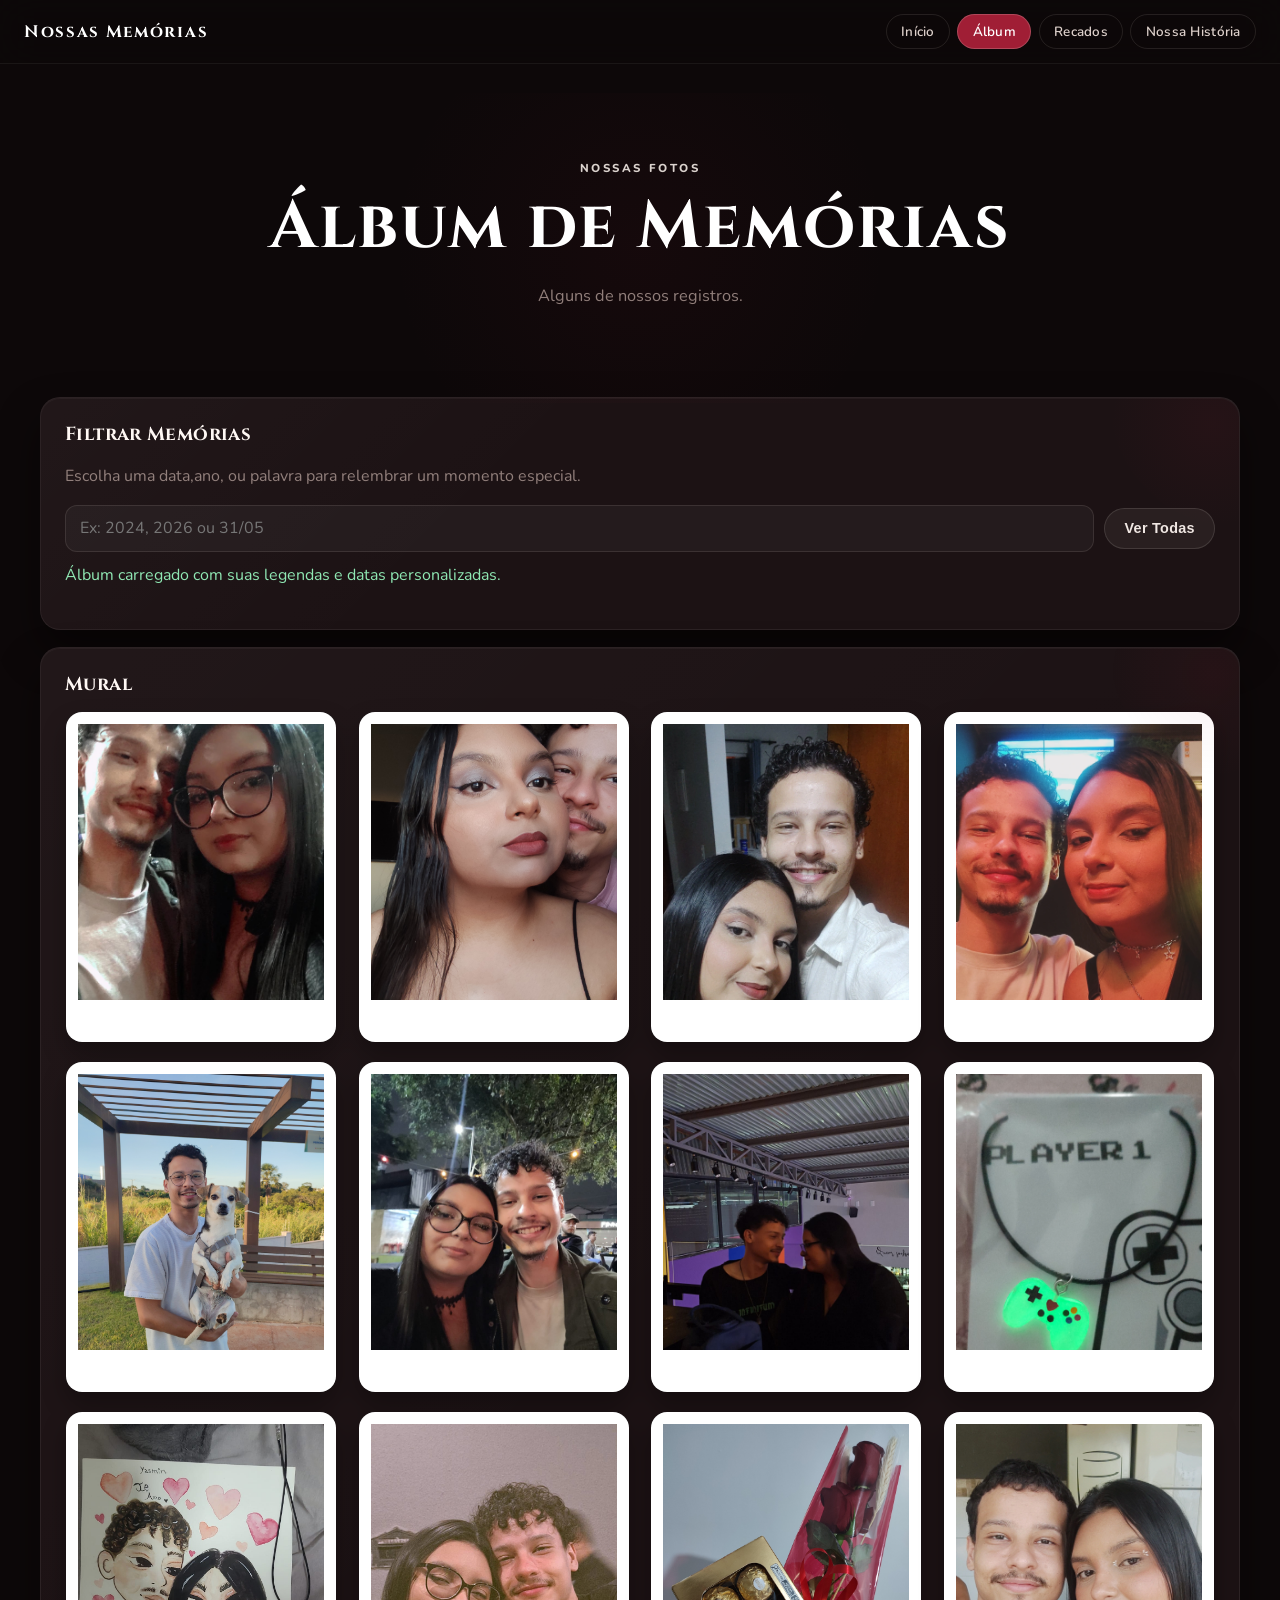
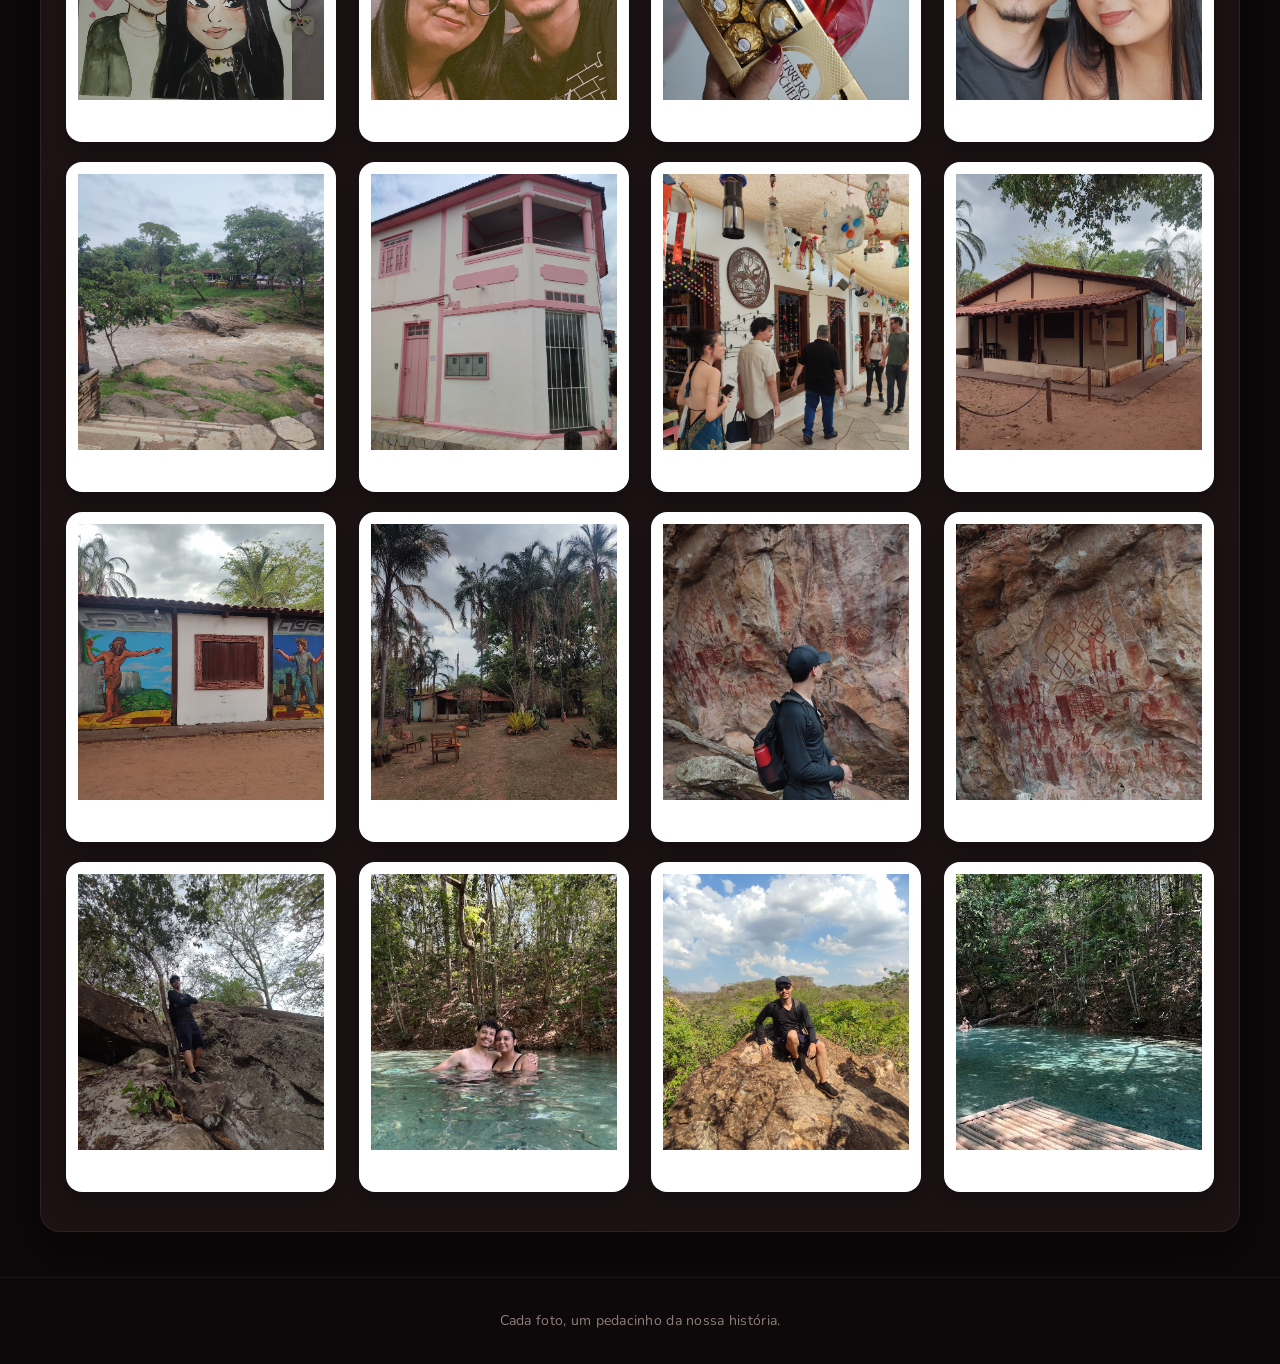
==== commit b079121a: "Mudanças nas cores" ====
--- a/album.html
+++ b/album.html
@@ -3,7 +3,7 @@
 <head>
   <meta charset="UTF-8" />
   <meta name="viewport" content="width=device-width, initial-scale=1.0" />
-  <title>Álbum | Nosso Cantinho</title>
+  <title>Álbum | Nossas Memórias</title>
   <link rel="preconnect" href="https://fonts.googleapis.com" />
   <link rel="preconnect" href="https://fonts.gstatic.com" crossorigin />
   <link href="https://fonts.googleapis.com/css2?family=Cinzel:wght@600;700&family=Nunito:wght@400;600;700&display=swap" rel="stylesheet" />
@@ -13,7 +13,7 @@
   <div class="grain"></div>
 
   <header class="topbar">
-    <a class="brand" href="index.html">Nosso Cantinho</a>
+    <a class="brand" href="index.html">Nossas Memórias</a>
     <nav class="menu">
       <a href="index.html">Início</a>
       <a class="active" href="album.html">Álbum</a>
--- a/styles.css
+++ b/styles.css
@@ -194,7 +194,7 @@
 
 .hero-kicker {
   margin: 0;
-  color: var(--wine-2);
+  color: rgba(255, 247, 241, 0.85);
   text-transform: uppercase;
   letter-spacing: 0.22em;
   font-weight: 800;
@@ -213,7 +213,8 @@
   font-family: "Cinzel", serif;
   font-size: clamp(2.2rem, 5.5vw, 4.2rem);
   letter-spacing: 0.03em;
-  background: linear-gradient(130deg, #ffffff 15%, #e2b0bc 80%);
+  background: none !important;
+  -webkit-text-fill-color: #ffffff !important;
   -webkit-background-clip: text;
   -webkit-text-fill-color: transparent;
   background-clip: text;
@@ -237,7 +238,7 @@
   padding: 0.45rem 1.15rem;
   font-size: 0.88rem;
   font-weight: 700;
-  color: var(--wine-3);
+  color: #bd4e4e;
   letter-spacing: 0.03em;
   margin: 0.8rem 0 0.65rem;
 }
@@ -568,13 +569,13 @@
   justify-content: center;
   border-radius: 999px;
   background: rgba(160, 30, 53, 0.15);
-  color: var(--wine-3);
+  color: #bf5f54;
   font-weight: 700;
   font-size: 0.78rem;
   letter-spacing: 0.1em;
   padding: 0.35rem 0.9rem;
   float: right;
-  border: 1px solid rgba(191, 53, 85, 0.25);
+  border: 1px solid rgb(96, 8, 8);
   text-transform: uppercase;
 }
 
@@ -1016,7 +1017,7 @@
   height: 16px;
   top: -15px;
   left: -8px;
-  background: #cf2a2a;
+  background: #8b0121s;
   clip-path: polygon(0 0, 100% 12%, 100% 90%, 0 100%, 25% 50%);
 }
 
@@ -1027,7 +1028,7 @@
   top: 110px;
   left: 50%;
   transform: translateX(-50%) rotate(-45deg);
-  background: #d63b3b;
+  background: #670d0d;
 }
 
 .mail-heart::before,
@@ -1037,7 +1038,7 @@
   width: 40px;
   height: 35px;
   border-radius: 50%;
-  background: #d63b3b;
+  background: #670d0d;
 }
 
 .mail-heart::before {
@@ -1229,7 +1230,7 @@
   width: 42px;
   height: 42px;
   border-radius: 50%;
-  border: 2px solid #9e3941;
+  border: 2px solid #9c1b1b;
   background: radial-gradient(circle at 35% 30%, #d57b83, #9b2933 65%, #7d1822 100%);
   color: #fff9f6;
   font-weight: 900;
@@ -1292,7 +1293,7 @@
   border-radius: 12px;
   border: 1px solid #cec9c4;
   background: linear-gradient(180deg, #efebe7, #d6d0ca);
-  color: #a54b4b;
+  color: #9c1b1b;
   text-align: center;
   font-size: 0.44rem;
   letter-spacing: 0.08em;
@@ -1330,21 +1331,21 @@
   background:
     linear-gradient(to right,
       transparent 32%,
-      rgba(203, 101, 101, 0.92) 32.4%,
-      rgba(203, 101, 101, 0.92) 34.2%,
+      rgba(91, 4, 4, 0.92) 32.4%,
+      rgba(91, 4, 4, 0.92) 34.2%,
       transparent 34.7%,
       transparent 65.5%,
-      rgba(203, 101, 101, 0.92) 66%,
-      rgba(203, 101, 101, 0.92) 67.8%,
+      rgba(91, 4, 4, 0.92) 66%,
+      rgba(91, 4, 4, 0.92) 67.8%,
       transparent 68.3%),
     linear-gradient(to bottom,
       transparent 32%,
-      rgba(203, 101, 101, 0.92) 32.4%,
-      rgba(203, 101, 101, 0.92) 34.2%,
+      rgba(91, 4, 4, 0.92) 32.4%,
+      rgba(91, 4, 4, 0.92) 34.2%,
       transparent 34.7%,
       transparent 65.5%,
-      rgba(203, 101, 101, 0.92) 66%,
-      rgba(203, 101, 101, 0.92) 67.8%,
+      rgba(91, 4, 4, 0.92) 66%,
+      rgba(91, 4, 4, 0.92) 67.8%,
       transparent 68.3%);
 }
 
@@ -1367,7 +1368,7 @@
 }
 
 .mark-x {
-  color: #c4685c;
+  color: #b28f8b;
   font-family: "Cinzel", serif;
   font-size: 2rem;
   line-height: 1;
@@ -1429,11 +1430,11 @@
   content: "";
   flex: 1;
   height: 1px;
-  background: rgba(191, 53, 85, 0.3);
+  background: rgb(119, 13, 13);
 }
 
 .hero-ornament span {
-  color: var(--wine-2);
+  color: #9f2b2b;
   font-size: 0.65rem;
   line-height: 1;
   opacity: 0.8;
@@ -1525,7 +1526,7 @@
   position: absolute;
   top: -24px;
   transform: rotate(45deg);
-  background: radial-gradient(circle at 30% 30%, #ffe8ef, #f05a7d 74%);
+  background: #790707dd;
   animation: loveRain var(--duration, 3.3s) ease-in var(--delay, 0s) forwards;
   opacity: 0;
 }
@@ -1549,7 +1550,7 @@
 }
 
 .section-shell {
-  width: min(1200px, 94%); /* Expandido de 1000px para comportar melhor 4 colunas */
+  width: min(1200px, 94%);
   margin: 1.4rem auto 2.8rem;
   display: grid;
   gap: 1.1rem;
@@ -1560,7 +1561,6 @@
    ========================================================================= */
 .album-grid {
   display: grid !important;
-  /* Cria colunas flexíveis de no mínimo 220px. Renderiza 4 colunas em desktops */
   grid-template-columns: repeat(auto-fit, minmax(220px, 1fr)) !important;
   gap: 20px !important;
   padding: 15px 0 !important;
@@ -1573,9 +1573,9 @@
   overflow: hidden;
   background: #111;
   width: 100% !important;
-  max-width: 270px !important; /* Tamanho controlado de cada Polaroid */
+  max-width: 270px !important;
   margin: 0 auto !important;
-  height: 330px !important; /* Altura fixa refinada para evitar estiramento */
+  height: 330px !important;
   perspective: 1000px !important;
   box-shadow: 0 12px 24px rgba(0, 0, 0, 0.3);
 }
@@ -1600,20 +1600,18 @@
   backface-visibility: hidden;
 }
 
-/* Formato Polaroid com bordas brancas grossas na frente do card */
 .album-front {
   background: #ffffff !important;
   border: 12px solid #ffffff !important;
-  border-bottom: 42px solid #ffffff !important; /* Espaço para simular o papel da Polaroid */
+  border-bottom: 42px solid #ffffff !important;
   box-sizing: border-box !important;
   display: block !important;
 }
 
-/* AJUSTE NA LARGURA E ALTURA DA IMAGEM: Força o corte quadrado sem deformar */
 .album-front img {
   width: 100% !important;
   height: 100% !important;
-  object-fit: cover !important; /* Preenche o espaço cortando sobras sem achatar */
+  object-fit: cover !important;
   object-position: 50% 20%;
   display: block !important;
 }
@@ -1845,7 +1843,7 @@
     opacity: 0;
   }
   12% {
-    opacity: 0.95;
+    opacity: 1;
   }
   100% {
     transform: translateY(112vh) translateX(var(--drift, 0)) rotate(45deg) scale(1.05);
@@ -1853,6 +1851,9 @@
   }
 }
 
+/* =========================================================================
+   MEDIA QUERY: AJUSTES EXCLUSIVOS PARA DISPOSITIVOS MÓVEIS (CELULARES)
+   ========================================================================= */
 @media (max-width: 760px) {
   .hero {
     padding-top: 4.4rem;
@@ -1919,16 +1920,58 @@
     height: 22px;
   }
 
-  /* Em celulares, o grid vira 1 coluna para não esmagar as fotos */
+  /* ALTERADO: Grade dividida em 2 colunas perfeitas no celular */
   .album-grid {
-    grid-template-columns: 1fr !important;
-    justify-content: stretch !important;
-  }
-
-  .photo-card,
+    grid-template-columns: repeat(2, 1fr) !important;
+    justify-content: center !important;
+    gap: 12px !important; /* Espaçamento menor para caber melhor na tela */
+    padding: 10px 0 !important;
+  }
+
+  /* CORRIGIDO: Reduz as dimensões físicas da Polaroid mantendo o aspecto quadrado */
+  .photo-card {
+    width: 100% !important;
+    max-width: 100% !important;
+    height: auto !important;
+    aspect-ratio: 3 / 4 !important; /* Mantém a proporção vertical da Polaroid */
+  }
+
+  /* Garante o comportamento fluido das faces internas no mobile */
   .album-flip {
-    max-width: 290px !important;
-    height: 350px !important;
+    width: 100% !important;
+    height: 100% !important;
+    position: relative !important;
+    transform-style: preserve-3d !important;
+  }
+
+  /* Correção de renderização para navegadores mobile (Chrome/Safari) */
+  .album-face {
+    position: absolute !important;
+    width: 100% !important;
+    height: 100% !important;
+    backface-visibility: hidden !important;
+    -webkit-backface-visibility: hidden !important; /* Prefixo obrigatório para iOS/Safari */
+  }
+
+  /* Reduz ligeiramente a borda interna da Polaroid para telas compactas */
+  .album-front {
+    border: 6px solid #ffffff !important;
+    border-bottom: 24px solid #ffffff !important;
+    display: block !important;
+  }
+
+  .album-back {
+    border: 6px solid #ffffff !important;
+    padding: 8px !important;
+  }
+
+  .album-back-title {
+    font-size: 0.75rem !important; /* Letra menor no mobile para não quebrar linha à toa */
+    margin-bottom: 2px !important;
+  }
+
+  .album-back-date {
+    font-size: 0.65rem !important;
   }
 
   .retro-play {
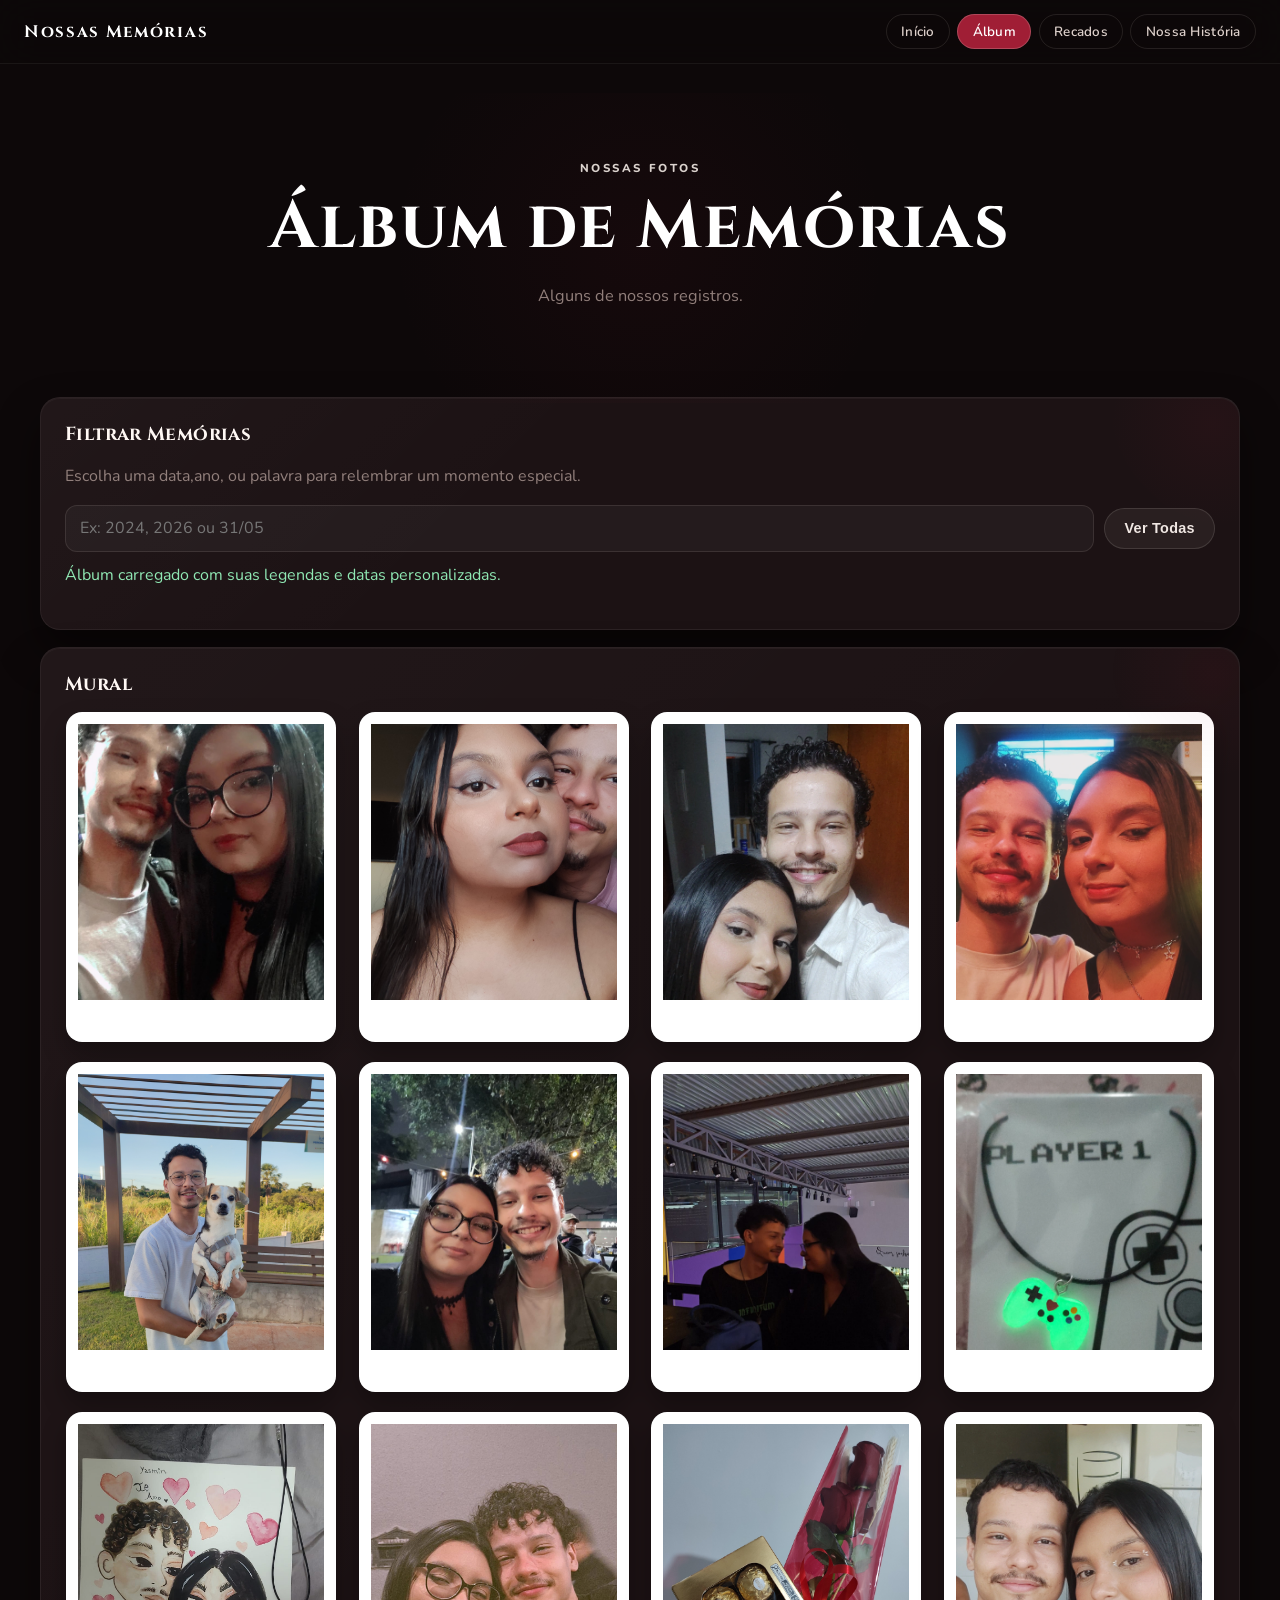
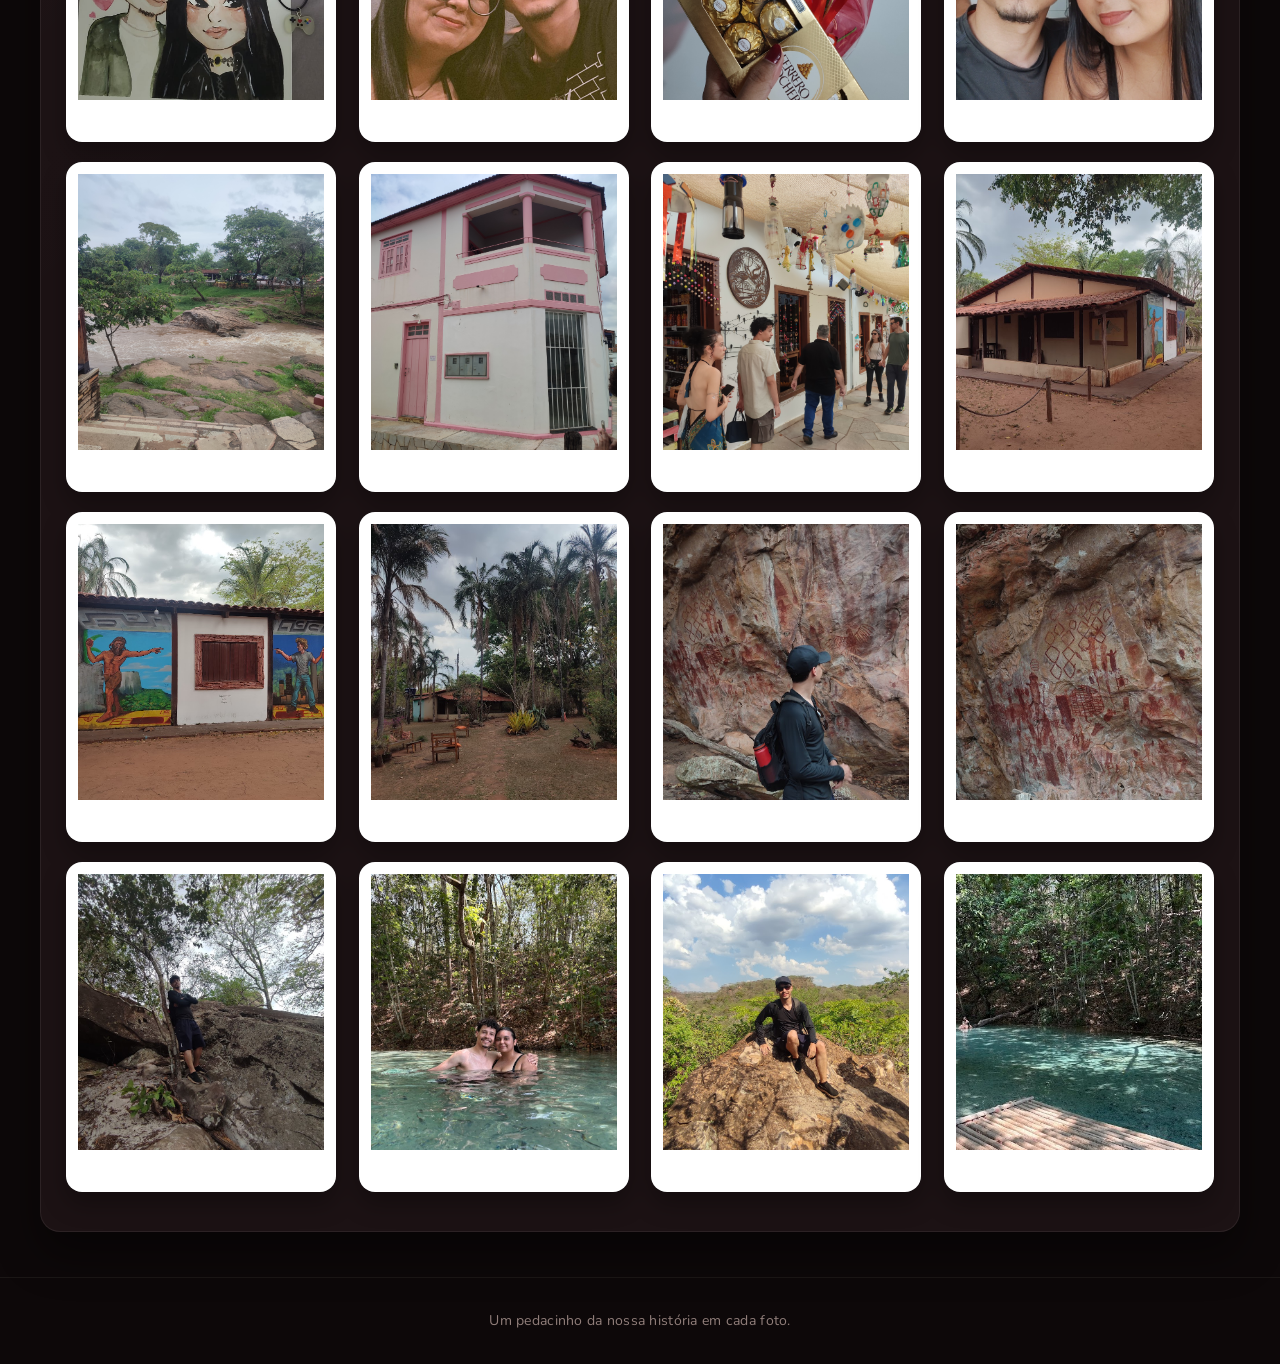
==== commit 61c1086c: "Eliminando Footer" ====
--- a/album.html
+++ b/album.html
@@ -46,7 +46,7 @@
   </main>
 
   <footer class="footer">
-    <p>Cada foto, um pedacinho da nossa história.</p>
+    <p>Um pedacinho da nossa história em cada foto.</p>
   </footer>
 
   <script src="config.js"></script>
--- a/styles.css
+++ b/styles.css
@@ -1017,7 +1017,7 @@
   height: 16px;
   top: -15px;
   left: -8px;
-  background: #8b0121s;
+  background: #8b0121;
   clip-path: polygon(0 0, 100% 12%, 100% 90%, 0 100%, 25% 50%);
 }
 
